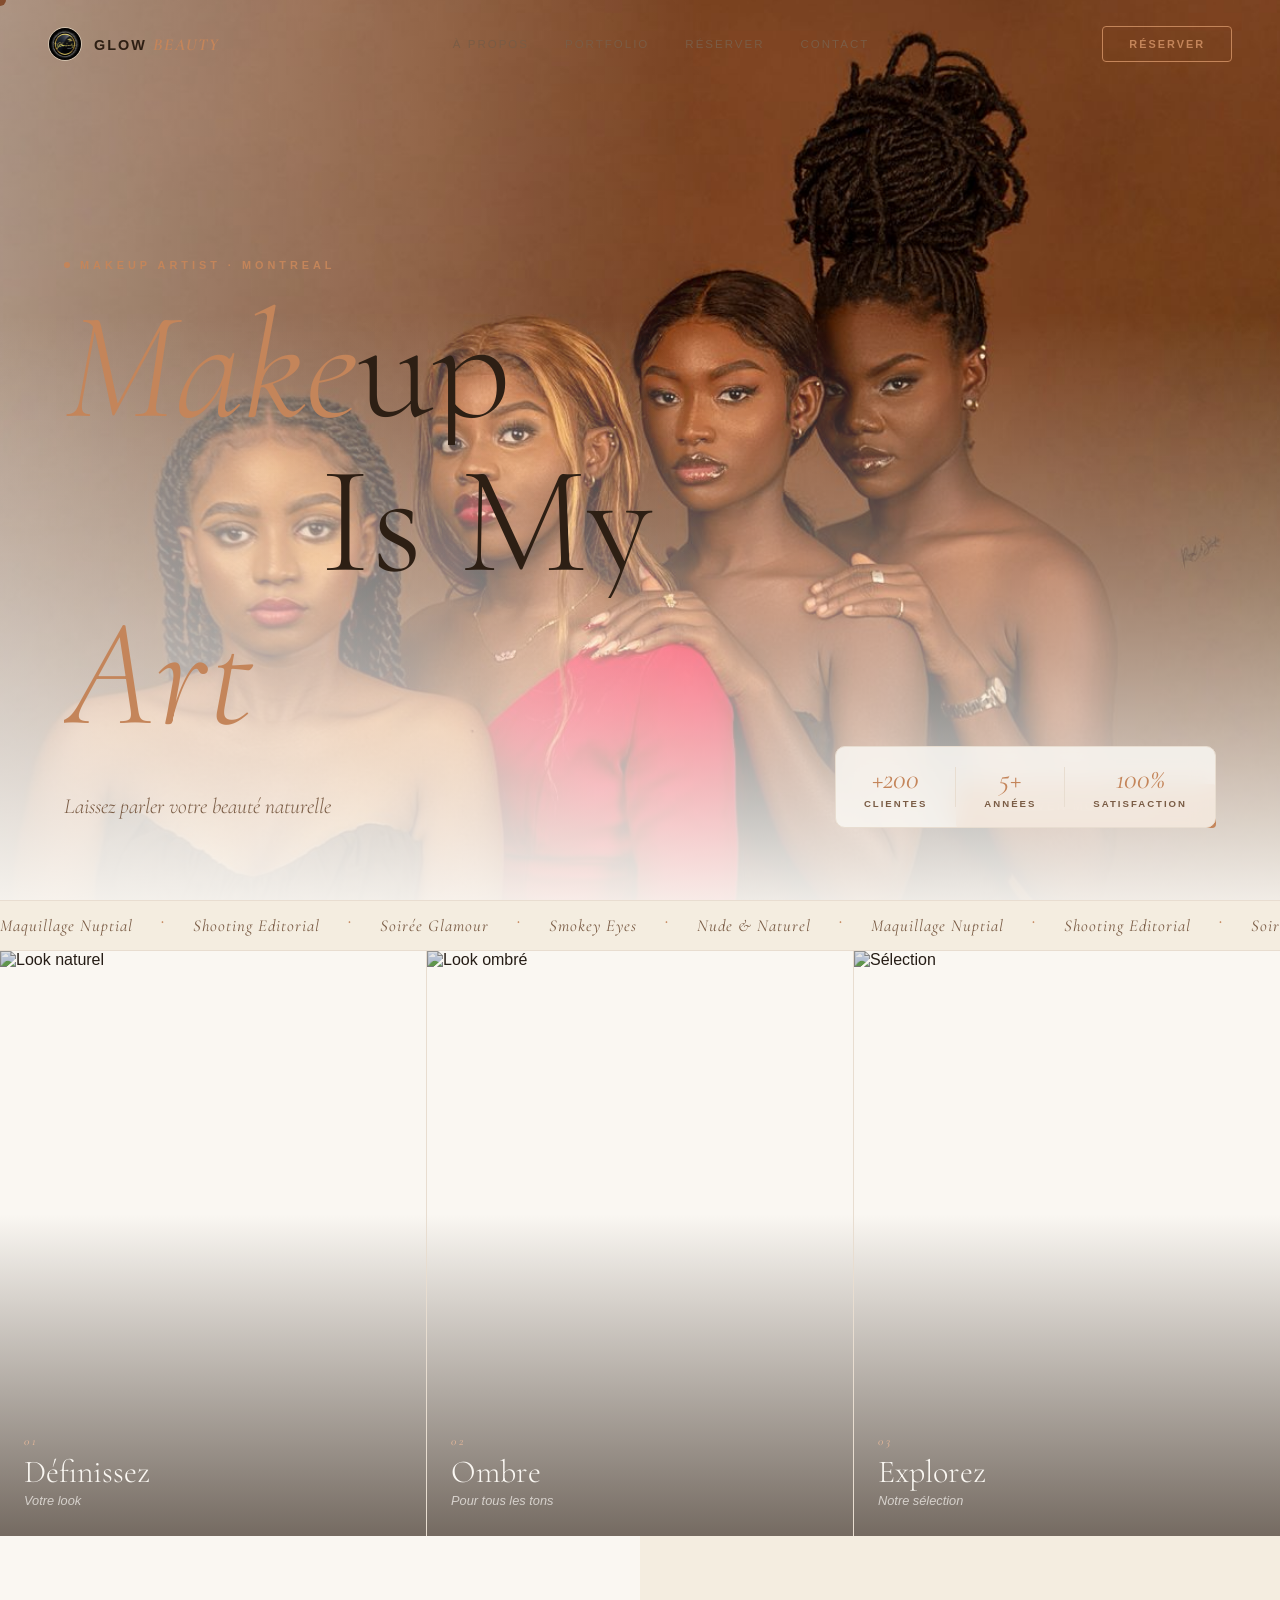
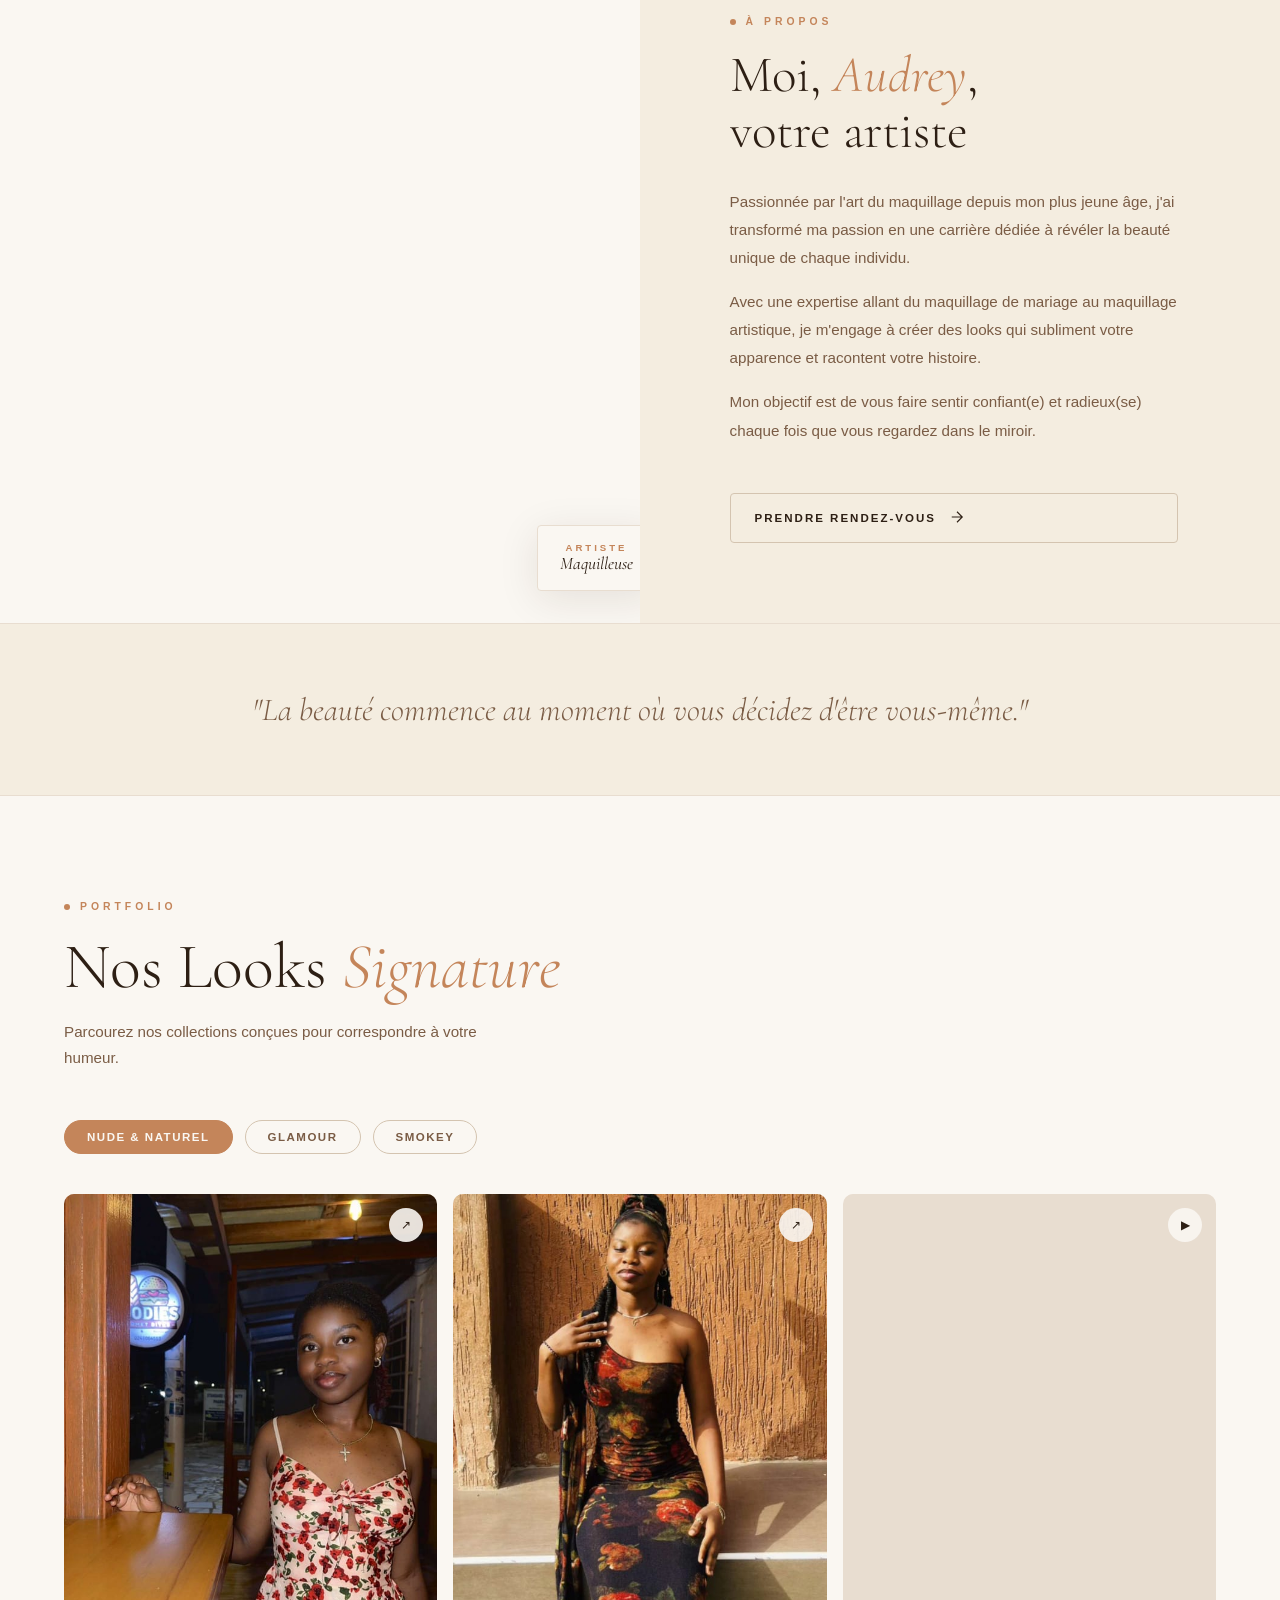
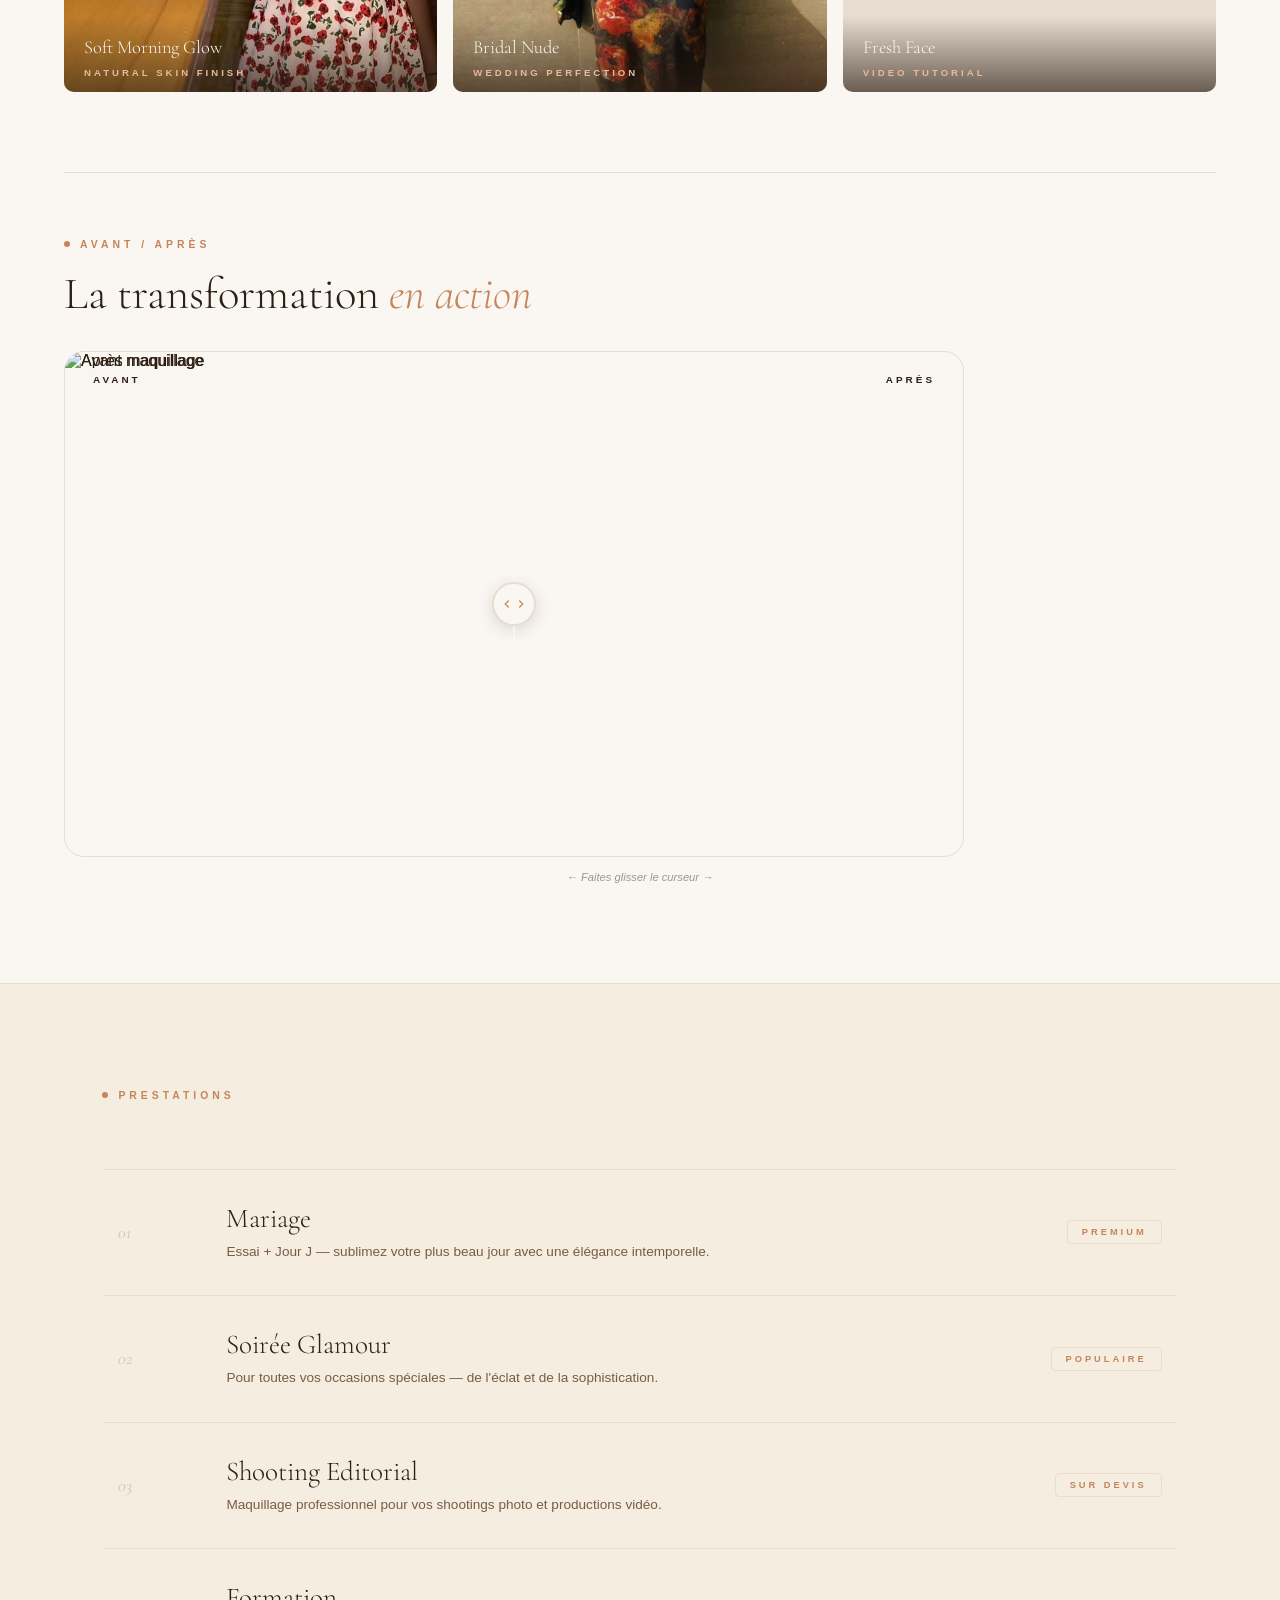
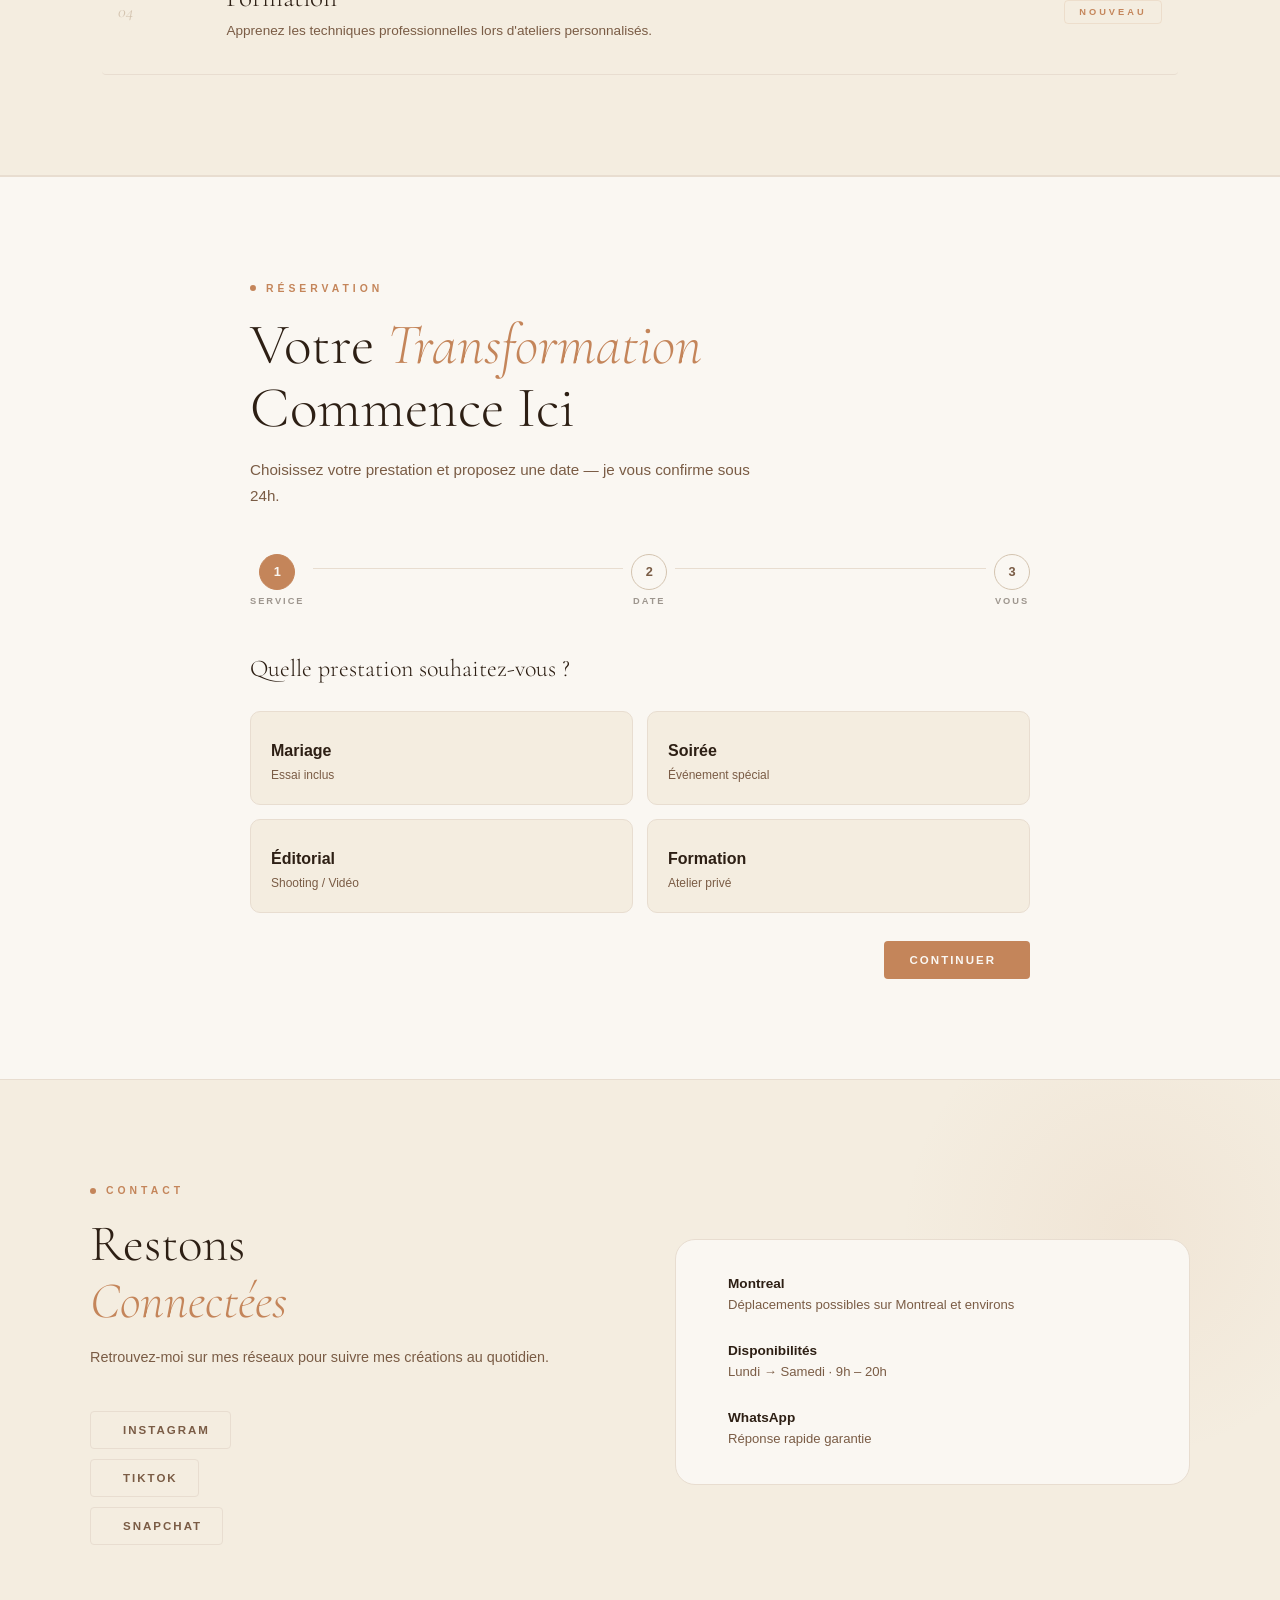
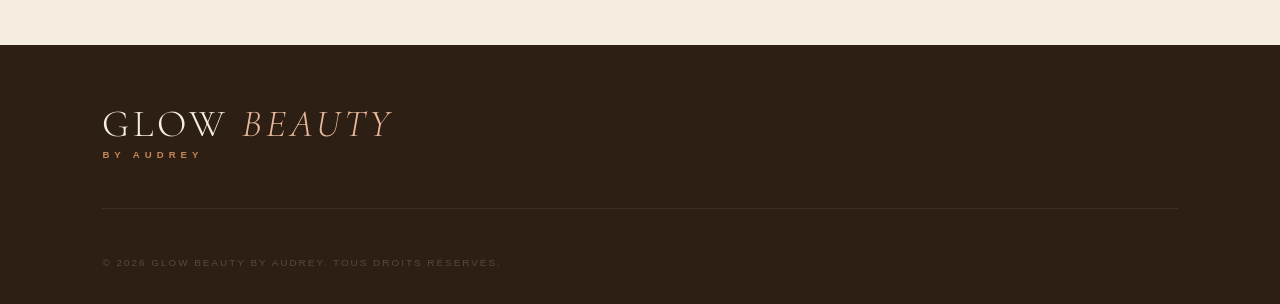
==== index.html @ 31c6b4e9 "first" ====
<!doctype html>
<html lang="fr">
<head>
  <meta charset="UTF-8" />
  <meta name="viewport" content="width=device-width, initial-scale=1.0" />
  <title>Glow Beauty — Audrey, Makeup Artist</title>
  <link rel="stylesheet" href="style.css" />
  <link href="https://api.fontshare.com/v2/css?f[]=cabinet-grotesk@100,300,400,500,700,800,900&display=swap" rel="stylesheet">
  <link href="https://fonts.googleapis.com/css2?family=Cormorant+Garamond:ital,wght@0,300;0,400;1,300;1,400;1,600&display=swap" rel="stylesheet" />
  <link href="https://cdn.jsdelivr.net/npm/remixicon@3.5.0/fonts/remixicon.css" rel="stylesheet">
  <script src="https://cdnjs.cloudflare.com/ajax/libs/gsap/3.12.2/gsap.min.js" defer></script>
  <script src="https://cdnjs.cloudflare.com/ajax/libs/gsap/3.12.2/ScrollTrigger.min.js" defer></script>
</head>
<body>

  <!-- CURSOR (desktop only — hidden via CSS on touch) -->
  <div class="cursor" id="cursor"><div class="cursor-inner"></div></div>

  <!-- LOADER -->
  <div class="loader" id="loader">
    <div class="loader-progress"><div class="loader-bar" id="loader-bar"></div></div>
    <div class="loader-counter" id="loader-counter">0</div>
    <div class="loader-brand">
      <span class="loader-brand-main">GLOW</span>
      <span class="loader-brand-sub">BEAUTY</span>
    </div>
  </div>

  <!-- NAV -->
  <nav id="nav">
    <a href="#" class="nav-logo">
      <div class="nav-logo-orb">
        <img src="static/logo.jpeg" alt="Logo Glow Beauty" />
      </div>
      <span>Glow <em>Beauty</em></span>
    </a>
    <div class="nav-links">
      <a href="#apropos">À propos</a>
      <a href="#showcase">Portfolio</a>
      <a href="#booking">Réserver</a>
      <a href="#contact">Contact</a>
    </div>
    <a href="#booking" class="nav-cta">Réserver</a>
  </nav>

  <!-- HERO -->
  <section class="hero" id="hero">
    <div class="hero-bg">
      <img src="static/4ever.jpeg" alt="Audrey Makeup Artist" class="hero-img" id="hero-img" />
      <div class="hero-gradient"></div>
    </div>
    <div class="hero-content">
      <div class="hero-label">
        <span class="dot"></span>
        <span>Makeup Artist · Montreal</span>
      </div>
      <h1 class="hero-title">
        <span class="title-line" data-line="1"><em>Make</em>up</span>
        <span class="title-line title-line--right" data-line="2">Is My</span>
        <span class="title-line" data-line="3"><em>Art</em></span>
      </h1>
      <div class="hero-bottom">
        <p class="hero-tagline">Laissez parler votre beauté naturelle</p>
        <a href="#booking" class="hero-cta-btn">
          <span>Réserver mon essai</span>
          <svg viewBox="0 0 24 24" fill="none" stroke="currentColor" stroke-width="1.5"><path d="M5 12h14M12 5l7 7-7 7"/></svg>
        </a>
      </div>
    </div>
    <div class="hero-stats">
      <div class="stat"><span class="stat-num">+200</span><span class="stat-label">Clientes</span></div>
      <div class="stat-divider"></div>
      <div class="stat"><span class="stat-num">5+</span><span class="stat-label">Années</span></div>
      <div class="stat-divider"></div>
      <div class="stat"><span class="stat-num">100%</span><span class="stat-label">Satisfaction</span></div>
    </div>
  </section>

  <!-- MARQUEE STRIP -->
  <div class="marquee-strip" aria-hidden="true">
    <div class="marquee-track">
      <span>Maquillage Nuptial</span><span class="sep">◆</span>
      <span>Shooting Editorial</span><span class="sep">◆</span>
      <span>Soirée Glamour</span><span class="sep">◆</span>
      <span>Smokey Eyes</span><span class="sep">◆</span>
      <span>Nude &amp; Naturel</span><span class="sep">◆</span>
      <span>Maquillage Nuptial</span><span class="sep">◆</span>
      <span>Shooting Editorial</span><span class="sep">◆</span>
      <span>Soirée Glamour</span><span class="sep">◆</span>
      <span>Smokey Eyes</span><span class="sep">◆</span>
      <span>Nude &amp; Naturel</span><span class="sep">◆</span>
    </div>
  </div>

  <!-- PANELS -->
  <section class="panels-section">
    <div class="panel" data-index="01">
      <div class="panel-media">
        <img src="https://images.unsplash.com/photo-1512496015851-a90fb38ba796?ixlib=rb-1.2.1&auto=format&fit=crop&w=800&q=80" alt="Look naturel" loading="lazy" />
      </div>
      <div class="panel-content"><span class="panel-num">01</span><h2>Définissez</h2><p>Votre look</p></div>
    </div>
    <div class="panel" data-index="02">
      <div class="panel-media">
        <img src="https://images.unsplash.com/photo-1487412720507-e7ab37603c6f?ixlib=rb-1.2.1&auto=format&fit=crop&w=800&q=80" alt="Look ombré" loading="lazy" />
      </div>
      <div class="panel-content"><span class="panel-num">02</span><h2>Ombre</h2><p>Pour tous les tons</p></div>
    </div>
    <div class="panel" data-index="03">
      <div class="panel-media">
        <img src="https://images.unsplash.com/photo-1516975080664-ed2fc6a32937?ixlib=rb-1.2.1&auto=format&fit=crop&w=800&q=80" alt="Sélection" loading="lazy" />
      </div>
      <div class="panel-content"><span class="panel-num">03</span><h2>Explorez</h2><p>Notre sélection</p></div>
    </div>
  </section>

  <!-- ABOUT -->
  <section class="about-section" id="apropos">
    <div class="about-left">
      <div class="about-img-wrapper">
        <div class="about-img-frame">
          <video src="static/apropos.mp4" autoplay muted loop playsinline class="about-video"></video>
        </div>
        <div class="about-img-badge"><span>Artiste</span><em>Maquilleuse</em></div>
      </div>
    </div>
    <div class="about-right">
      <div class="about-label"><span class="dot"></span><span>À propos</span></div>
      <h2 class="about-title">Moi, <em>Audrey</em>,<br />votre artiste</h2>
      <div class="about-body">
        <p>Passionnée par l'art du maquillage depuis mon plus jeune âge, j'ai transformé ma passion en une carrière dédiée à révéler la beauté unique de chaque individu.</p>
        <p>Avec une expertise allant du maquillage de mariage au maquillage artistique, je m'engage à créer des looks qui subliment votre apparence et racontent votre histoire.</p>
        <p>Mon objectif est de vous faire sentir confiant(e) et radieux(se) chaque fois que vous regardez dans le miroir.</p>
      </div>
      <a href="#booking" class="btn-outline">
        <span>Prendre rendez-vous</span>
        <div class="btn-arrow">
          <svg viewBox="0 0 24 24" fill="none" stroke="currentColor" stroke-width="1.5"><path d="M5 12h14M12 5l7 7-7 7"/></svg>
        </div>
      </a>
    </div>
  </section>

  <!-- QUOTE DIVIDER -->
  <div class="quote-divider">
    <blockquote><em>"La beauté commence au moment où vous décidez d'être vous-même."</em></blockquote>
  </div>

  <!-- SHOWCASE / PORTFOLIO -->
  <section class="showcase-section" id="showcase">
    <div class="showcase-header">
      <div class="showcase-label"><span class="dot"></span><span>Portfolio</span></div>
      <h2 class="showcase-title">Nos Looks <em>Signature</em></h2>
      <p class="showcase-sub">Parcourez nos collections conçues pour correspondre à votre humeur.</p>
    </div>

    <div class="filter-tabs">
      <button class="tab-btn active" data-category="nude">Nude &amp; Naturel</button>
      <button class="tab-btn" data-category="glamour">Glamour</button>
      <button class="tab-btn" data-category="smokey">Smokey</button>
    </div>

    <div class="portfolio-grid" id="portfolio-grid"></div>

    <!-- AVANT / APRÈS SLIDER -->
    <div class="before-after-wrapper">
      <div class="before-after-label"><span class="dot"></span><span>Avant / Après</span></div>
      <h3 class="before-after-title">La transformation <em>en action</em></h3>
      <div class="ba-slider-container" id="ba-slider">
        <div class="ba-after">
          <img src="https://images.unsplash.com/photo-1487412720507-e7ab37603c6f?ixlib=rb-1.2.1&auto=format&fit=crop&w=900&q=80" alt="Après maquillage" />
          <span class="ba-label ba-label--right">Après</span>
        </div>
        <div class="ba-before" id="ba-before">
          <img src="https://images.unsplash.com/photo-1512496015851-a90fb38ba796?ixlib=rb-1.2.1&auto=format&fit=crop&w=900&q=80" alt="Avant maquillage" />
          <span class="ba-label ba-label--left">Avant</span>
        </div>
        <div class="ba-handle" id="ba-handle">
          <div class="ba-handle-line"></div>
          <div class="ba-handle-circle">
            <svg viewBox="0 0 24 24" fill="none" stroke="currentColor" stroke-width="2"><path d="M15 18l-6-6 6-6"/></svg>
            <svg viewBox="0 0 24 24" fill="none" stroke="currentColor" stroke-width="2"><path d="M9 18l6-6-6-6"/></svg>
          </div>
          <div class="ba-handle-line"></div>
        </div>
      </div>
      <p class="ba-hint">← Faites glisser le curseur →</p>
    </div>
  </section>

  <!-- SERVICES -->
  <section class="services-section">
    <div class="services-label"><span class="dot"></span><span>Prestations</span></div>
    <div class="services-list">
      <div class="service-item">
        <span class="service-num">01</span>
        <div class="service-body"><h3>Mariage</h3><p>Essai + Jour J — sublimez votre plus beau jour avec une élégance intemporelle.</p></div>
        <span class="service-tag">Premium</span>
      </div>
      <div class="service-item">
        <span class="service-num">02</span>
        <div class="service-body"><h3>Soirée Glamour</h3><p>Pour toutes vos occasions spéciales — de l'éclat et de la sophistication.</p></div>
        <span class="service-tag">Populaire</span>
      </div>
      <div class="service-item">
        <span class="service-num">03</span>
        <div class="service-body"><h3>Shooting Editorial</h3><p>Maquillage professionnel pour vos shootings photo et productions vidéo.</p></div>
        <span class="service-tag">Sur devis</span>
      </div>
      <div class="service-item">
        <span class="service-num">04</span>
        <div class="service-body"><h3>Formation</h3><p>Apprenez les techniques professionnelles lors d'ateliers personnalisés.</p></div>
        <span class="service-tag">Nouveau</span>
      </div>
    </div>
  </section>

  <!-- ===== BOOKING SECTION ===== -->
  <section class="booking-section" id="booking">
    <div class="booking-inner">
      <div class="booking-header">
        <div class="about-label"><span class="dot"></span><span>Réservation</span></div>
        <h2 class="booking-title">Votre <em>Transformation</em><br />Commence Ici</h2>
        <p class="booking-sub">Choisissez votre prestation et proposez une date — je vous confirme sous 24h.</p>
      </div>

      <!-- STEP INDICATORS -->
      <div class="booking-steps">
        <div class="step-dot active" data-step="1"><span>1</span><em>Service</em></div>
        <div class="step-line"></div>
        <div class="step-dot" data-step="2"><span>2</span><em>Date</em></div>
        <div class="step-line"></div>
        <div class="step-dot" data-step="3"><span>3</span><em>Vous</em></div>
      </div>

      <form class="booking-form" id="booking-form" novalidate>

        <!-- STEP 1 — SERVICE -->
        <div class="booking-step" data-panel="1">
          <h3>Quelle prestation souhaitez-vous ?</h3>
          <div class="service-cards">
            <label class="service-card">
              <input type="radio" name="service" value="Mariage" required />
              <div class="service-card-inner">
                <i class="ri-heart-line"></i>
                <strong>Mariage</strong>
                <span>Essai inclus</span>
              </div>
            </label>
            <label class="service-card">
              <input type="radio" name="service" value="Soirée" />
              <div class="service-card-inner">
                <i class="ri-star-line"></i>
                <strong>Soirée</strong>
                <span>Événement spécial</span>
              </div>
            </label>
            <label class="service-card">
              <input type="radio" name="service" value="Editorial" />
              <div class="service-card-inner">
                <i class="ri-camera-line"></i>
                <strong>Éditorial</strong>
                <span>Shooting / Vidéo</span>
              </div>
            </label>
            <label class="service-card">
              <input type="radio" name="service" value="Formation" />
              <div class="service-card-inner">
                <i class="ri-book-open-line"></i>
                <strong>Formation</strong>
                <span>Atelier privé</span>
              </div>
            </label>
          </div>
          <button type="button" class="booking-next" id="step1-next">Continuer <i class="ri-arrow-right-line"></i></button>
        </div>

        <!-- STEP 2 — DATE -->
        <div class="booking-step hidden" data-panel="2">
          <h3>Quand seriez-vous disponible ?</h3>

          <!-- Calendly embed zone — swap with real link -->
          <div class="calendly-zone">
            <div class="calendly-placeholder" id="calendly-placeholder">
              <i class="ri-calendar-2-line"></i>
              <p>Intégrez ici votre lien <strong>Calendly</strong> ou <strong>Cal.com</strong></p>
              <code>https://calendly.com/audrey-glowbeauty</code>
              <small>Remplacez l'URL dans le script puis décommentez le widget.</small>
            </div>
            <!-- Décommentez ci-dessous une fois votre compte Calendly créé :
            <div class="calendly-inline-widget"
                 data-url="https://calendly.com/audrey-glowbeauty?hide_landing_page_details=1&hide_gdpr_banner=1&primary_color=c4855a"
                 style="min-width:280px;height:630px;"></div>
            <script type="text/javascript" src="https://assets.calendly.com/assets/external/widget.js" async></script>
            -->
          </div>

          <!-- Fallback date input if no Calendly yet -->
          <div class="date-fallback" id="date-fallback">
            <div class="form-field">
              <label>Date souhaitée</label>
              <input type="date" name="date" id="booking-date" min="" />
            </div>
            <div class="form-field">
              <label>Créneau préféré</label>
              <select name="slot">
                <option value="">Choisir un créneau</option>
                <option>Matin (9h – 12h)</option>
                <option>Après-midi (13h – 17h)</option>
                <option>Soir (17h – 20h)</option>
              </select>
            </div>
          </div>

          <div class="step-nav">
            <button type="button" class="booking-back" id="step2-back"><i class="ri-arrow-left-line"></i> Retour</button>
            <button type="button" class="booking-next" id="step2-next">Continuer <i class="ri-arrow-right-line"></i></button>
          </div>
        </div>

        <!-- STEP 3 — COORDONNÉES -->
        <div class="booking-step hidden" data-panel="3">
          <h3>Vos coordonnées</h3>
          <div class="form-grid">
            <div class="form-field">
              <label>Prénom &amp; Nom</label>
              <input type="text" name="name" placeholder="Fatima El Fassi" required />
            </div>
            <div class="form-field">
              <label>Téléphone (WhatsApp de préférence)</label>
              <input type="tel" name="phone" placeholder="+212 6XX XXX XXX" required />
            </div>
            <div class="form-field full">
              <label>Email</label>
              <input type="email" name="email" placeholder="fatima@exemple.com" required />
            </div>
            <div class="form-field full">
              <label>Message (optionnel)</label>
              <textarea name="message" rows="3" placeholder="Détails sur votre look, inspiration…"></textarea>
            </div>
          </div>
          <div class="step-nav">
            <button type="button" class="booking-back" id="step3-back"><i class="ri-arrow-left-line"></i> Retour</button>
            <button type="submit" class="submit-btn">
              <span>Envoyer ma demande</span>
              <div class="submit-icon">
                <svg viewBox="0 0 24 24" fill="none" stroke="currentColor" stroke-width="1.5"><path d="M5 12h14M12 5l7 7-7 7"/></svg>
              </div>
            </button>
          </div>
        </div>

        <!-- SUCCESS -->
        <div class="booking-success hidden" id="booking-success">
          <div class="success-icon"><i class="ri-check-line"></i></div>
          <h3>Demande envoyée !</h3>
          <p>Audrey vous recontacte sous 24h pour confirmer votre rendez-vous. À très bientôt ✨</p>
        </div>

      </form>
    </div>
  </section>

  <!-- CONTACT INFO + SOCIALS -->
  <section class="contact-section" id="contact">
    <div class="contact-glow"></div>
    <div class="contact-wrapper">
      <div class="contact-left">
        <div class="contact-label"><span class="dot"></span><span>Contact</span></div>
        <h2 class="contact-title">Restons<br /><em>Connectées</em></h2>
        <p class="contact-sub">Retrouvez-moi sur mes réseaux pour suivre mes créations au quotidien.</p>
        <div class="contact-socials">
          <a href="https://www.instagram.com/p_audrey01?igsh=MWs2dDE4ODFzNWNlNg==" target="_blank" rel="noopener" class="social-pill">
            <i class="ri-instagram-line"></i> Instagram
          </a>
          <a href="https://www.tiktok.com/@p_audrey01?_r=1&_t=ZS-93l1cmIBK8D" target="_blank" rel="noopener" class="social-pill">
            <i class="ri-tiktok-fill"></i> TikTok
          </a>
          <a href="https://www.snapchat.com/add/p_audrey01" target="_blank" rel="noopener" class="social-pill">
            <i class="ri-snapchat-line"></i> Snapchat
          </a>
        </div>
      </div>
      <div class="contact-right">
        <div class="contact-info-card">
          <div class="info-row"><i class="ri-map-pin-line"></i><div><strong>Montreal</strong><span>Déplacements possibles sur Montreal et environs</span></div></div>
          <div class="info-row"><i class="ri-time-line"></i><div><strong>Disponibilités</strong><span>Lundi → Samedi · 9h – 20h</span></div></div>
          <div class="info-row"><i class="ri-whatsapp-line"></i><div><strong>WhatsApp</strong><span>Réponse rapide garantie</span></div></div>
        </div>
      </div>
    </div>
  </section>

  <!-- FOOTER -->
  <footer class="footer">
    <div class="footer-top">
      <div class="footer-brand">
        <h2>GLOW <em>BEAUTY</em></h2>
        <span>by Audrey</span>
      </div>
      <!--<nav class="footer-nav">
        <a href="#apropos">À propos</a>
        <a href="#showcase">Portfolio</a>
        <a href="#booking">Réserver</a>
        <a href="#contact">Contact</a>
      </nav>-->
    </div>
    <div class="footer-bottom">
      <p>© 2026 Glow Beauty by Audrey. Tous droits réservés.</p>
      <div class="footer-socials">
        <a href="https://www.instagram.com/p_audrey01?igsh=MWs2dDE4ODFzNWNlNg==" target="_blank" rel="noopener"><i class="ri-instagram-line"></i></a>
        <a href="https://www.tiktok.com/@p_audrey01" target="_blank" rel="noopener"><i class="ri-tiktok-fill"></i></a>
        <a href="https://www.snapchat.com/add/p_audrey01" target="_blank" rel="noopener"><i class="ri-snapchat-line"></i></a>
      </div>
    </div>
  </footer>

  <!-- STICKY MOBILE CTA -->
  <div class="sticky-cta" id="sticky-cta" aria-hidden="true">
    <a href="#booking" class="sticky-cta-btn">
      <i class="ri-calendar-check-line"></i>
      <span>Réserver mon essai</span>
    </a>
  </div>

  <script src="script.js"></script>
</body>
</html>
---- style.css ----
/* =====================================================
   GLOW BEAUTY — CSS REFONTE NUDE & ORGANIQUE
   Direction : Lumineux · Sable · Cosmétique · CRO
   ===================================================== */

:root {
  /* ── PALETTE NUDE & ORGANIQUE ── */
  --ivory: #faf7f2;
  /* bg principal */
  --ivory-warm: #f4ede0;
  /* surfaces légèrement teintées */
  --sand: #e8ddd0;
  /* bordures, séparateurs */
  --sand-mid: #d4c4b0;
  /* bordures accentuées */
  --terracotta: #c4855a;
  /* accent principal (CTA, dots) */
  --terra-light: #e8b99a;
  /* accent hover, glows */
  --terra-dim: rgba(196, 133, 90, 0.15);
  --brown-dark: #2d1f14;
  /* texte principal */
  --brown-mid: #7a5c45;
  /* texte secondaire */
  --brown-muted: rgba(45, 31, 20, 0.45);

  --font-display: 'Cabinet Grotesk', sans-serif;
  --font-serif: 'Cormorant Garamond', serif;

  --ease-out: cubic-bezier(0.16, 1, 0.3, 1);
  --ease-inout: cubic-bezier(0.87, 0, 0.13, 1);

  --radius-sm: 4px;
  --radius-md: 10px;
  --radius-lg: 20px;
}

/* ─── RESET ─────────────────────────────────────── */
*,
*::before,
*::after {
  margin: 0;
  padding: 0;
  box-sizing: border-box;
}

html {
  scroll-behavior: smooth;
}

body {
  background: var(--ivory);
  color: var(--brown-dark);
  font-family: var(--font-display);
  overflow-x: hidden;
  -webkit-font-smoothing: antialiased;
}

a {
  text-decoration: none;
  color: inherit;
}

button {
  background: none;
  border: none;
  font-family: inherit;
  cursor: pointer;
}

img,
video {
  display: block;
  max-width: 100%;
}

/* ─── CUSTOM CURSOR (desktop only) ──────────────── */
@media (pointer: fine) {

  *,
  button {
    cursor: none;
  }

  .cursor {
    position: fixed;
    top: 0;
    left: 0;
    z-index: 9998;
    pointer-events: none;
    mix-blend-mode: multiply;
    will-change: transform;
  }

  .cursor-inner {
    width: 12px;
    height: 12px;
    background: var(--terracotta);
    border-radius: 50%;
    transform: translate(-50%, -50%);
    transition: width 0.3s var(--ease-out), height 0.3s var(--ease-out), opacity 0.3s;
  }

  .cursor.expanded .cursor-inner {
    width: 56px;
    height: 56px;
    background: var(--terra-dim);
    border: 1.5px solid var(--terracotta);
  }
}

@media (pointer: coarse) {
  .cursor {
    display: none;
  }
}

/* ─── LOADER ─────────────────────────────────────── */
.loader {
  position: fixed;
  inset: 0;
  z-index: 9997;
  background: var(--ivory-warm);
  display: flex;
  flex-direction: column;
  align-items: center;
  justify-content: center;
  transition: opacity 0.7s var(--ease-inout), visibility 0.7s;
}

.loader.hidden {
  opacity: 0;
  visibility: hidden;
  pointer-events: none;
}

.loader-progress {
  position: absolute;
  bottom: 0;
  left: 0;
  width: 100%;
  height: 2px;
  background: var(--sand);
}

.loader-bar {
  height: 100%;
  background: linear-gradient(90deg, var(--terracotta), var(--terra-light));
  width: 0%;
  transition: width 0.05s linear;
}

.loader-counter {
  position: absolute;
  bottom: 28px;
  right: 36px;
  font-family: var(--font-serif);
  font-size: 4.5rem;
  font-style: italic;
  color: var(--sand-mid);
  line-height: 1;
}

.loader-brand {
  display: flex;
  flex-direction: column;
  align-items: center;
  gap: 4px;
}

.loader-brand-main {
  font-family: var(--font-serif);
  font-size: 4.5rem;
  font-style: italic;
  color: var(--brown-dark);
  letter-spacing: 8px;
  line-height: 1;
}

.loader-brand-sub {
  font-family: var(--font-display);
  font-size: 0.65rem;
  font-weight: 700;
  letter-spacing: 12px;
  color: var(--terracotta);
  text-transform: uppercase;
}

/* ─── HELPERS ────────────────────────────────────── */
.dot {
  display: inline-block;
  width: 6px;
  height: 6px;
  border-radius: 50%;
  background: var(--terracotta);
}

.about-label,
.showcase-label,
.contact-label,
.services-label,
.booking-header .about-label,
.before-after-label {
  display: inline-flex;
  align-items: center;
  gap: 10px;
  font-size: 0.65rem;
  font-weight: 700;
  letter-spacing: 4px;
  text-transform: uppercase;
  color: var(--terracotta);
  margin-bottom: 20px;
}

/* ─── NAV ────────────────────────────────────────── */
nav {
  position: fixed;
  top: 0;
  left: 0;
  width: 100%;
  z-index: 500;
  display: flex;
  align-items: center;
  justify-content: space-between;
  padding: 26px 48px;
  transition: padding 0.4s var(--ease-out), background 0.4s, box-shadow 0.4s;
}

nav.scrolled {
  padding: 16px 48px;
  background: rgba(250, 247, 242, 0.9);
  backdrop-filter: blur(16px);
  box-shadow: 0 1px 0 var(--sand);
}

.nav-logo {
  display: flex;
  align-items: center;
  gap: 12px;
  font-family: var(--font-display);
  font-weight: 700;
  font-size: 0.9rem;
  letter-spacing: 2px;
  text-transform: uppercase;
  color: var(--brown-dark);
}

.nav-logo em {
  font-style: italic;
  font-family: var(--font-serif);
  font-size: 1.05rem;
  color: var(--terracotta);
}

.nav-logo-orb {
  width: 34px;
  height: 34px;
  border-radius: 50%;
  overflow: hidden;
  border: 1.5px solid var(--sand-mid);
  flex-shrink: 0;
}

.nav-logo-orb img {
  width: 100%;
  height: 100%;
  object-fit: cover;
}

.nav-links {
  display: flex;
  gap: 36px;
}

.nav-links a {
  font-size: 0.72rem;
  font-weight: 500;
  letter-spacing: 2px;
  text-transform: uppercase;
  color: var(--brown-mid);
  position: relative;
  transition: color 0.3s;
}

.nav-links a::after {
  content: '';
  position: absolute;
  bottom: -4px;
  left: 0;
  width: 0;
  height: 1px;
  background: var(--terracotta);
  transition: width 0.4s var(--ease-out);
}

.nav-links a:hover {
  color: var(--brown-dark);
}

.nav-links a:hover::after {
  width: 100%;
}

.nav-cta {
  padding: 11px 26px;
  border: 1.5px solid var(--terracotta);
  color: var(--terracotta);
  font-family: var(--font-display);
  font-size: 0.68rem;
  font-weight: 700;
  letter-spacing: 2px;
  text-transform: uppercase;
  border-radius: var(--radius-sm);
  transition: background 0.3s, color 0.3s;
  display: inline-block;
}

.nav-cta:hover {
  background: var(--terracotta);
  color: var(--ivory);
}

/* ─── HERO ───────────────────────────────────────── */
.hero {
  position: relative;
  width: 100%;
  height: 100svh;
  min-height: 640px;
  overflow: hidden;
  display: flex;
  align-items: flex-end;
}

.hero-bg {
  position: absolute;
  inset: 0;
  z-index: 0;
}

.hero-img {
  width: 100%;
  height: 100%;
  object-fit: cover;
  object-position: center top;
  transform-origin: center;
}

.hero-gradient {
  position: absolute;
  inset: 0;
  background:
    linear-gradient(to top, rgba(250, 247, 242, 0.95) 0%, rgba(250, 247, 242, 0.4) 35%, transparent 65%),
    linear-gradient(to right, rgba(250, 247, 242, 0.5) 0%, transparent 55%);
}

.hero-content {
  position: relative;
  z-index: 2;
  padding: 0 5vw 8vh;
  width: 100%;
}

.hero-label {
  display: inline-flex;
  align-items: center;
  gap: 10px;
  font-size: 0.68rem;
  font-weight: 600;
  letter-spacing: 4px;
  text-transform: uppercase;
  color: var(--terracotta);
  margin-bottom: 20px;
}

.hero-title {
  font-family: var(--font-serif);
  font-size: clamp(5rem, 12vw, 13rem);
  font-weight: 300;
  line-height: 0.88;
  color: var(--brown-dark);
  overflow: hidden;
}

.title-line {
  display: block;
  overflow: hidden;
  line-height: 1;
}

.title-line em {
  font-style: italic;
  color: var(--terracotta);
}

.title-line--right {
  padding-left: 20vw;
}

.hero-bottom {
  display: flex;
  align-items: center;
  justify-content: space-between;
  margin-top: 32px;
  flex-wrap: wrap;
  gap: 16px;
}

.hero-tagline {
  font-family: var(--font-serif);
  font-style: italic;
  font-size: clamp(1rem, 2.2vw, 1.35rem);
  color: var(--brown-mid);
  font-weight: 300;
}

.hero-cta-btn {
  display: inline-flex;
  align-items: center;
  gap: 12px;
  padding: 14px 30px;
  background: var(--terracotta);
  color: var(--ivory);
  font-family: var(--font-display);
  font-size: 0.75rem;
  font-weight: 700;
  letter-spacing: 2px;
  text-transform: uppercase;
  border-radius: var(--radius-sm);
  transition: background 0.3s, transform 0.3s;
}

.hero-cta-btn svg {
  width: 16px;
}

.hero-cta-btn:hover {
  background: #b3744b;
  transform: translateY(-2px);
}

.hero-stats {
  position: absolute;
  right: 5vw;
  bottom: 8vh;
  z-index: 3;
  display: flex;
  align-items: center;
  gap: 28px;
  background: rgba(250, 247, 242, 0.85);
  backdrop-filter: blur(12px);
  border: 1px solid var(--sand);
  border-radius: var(--radius-md);
  padding: 18px 28px;
}

.stat {
  text-align: center;
}

.stat-num {
  display: block;
  font-family: var(--font-serif);
  font-style: italic;
  font-size: 1.8rem;
  color: var(--terracotta);
  line-height: 1;
}

.stat-label {
  display: block;
  font-size: 0.6rem;
  font-weight: 700;
  letter-spacing: 2px;
  text-transform: uppercase;
  color: var(--brown-mid);
  margin-top: 4px;
}

.stat-divider {
  width: 1px;
  height: 40px;
  background: var(--sand);
}

/* ─── MARQUEE ────────────────────────────────────── */
.marquee-strip {
  background: var(--ivory-warm);
  border-top: 1px solid var(--sand);
  border-bottom: 1px solid var(--sand);
  padding: 14px 0;
  overflow: hidden;
  white-space: nowrap;
}

.marquee-track {
  display: inline-flex;
  gap: 28px;
  animation: marquee 28s linear infinite;
}

.marquee-track span {
  font-family: var(--font-serif);
  font-style: italic;
  font-size: 1.05rem;
  color: var(--brown-mid);
  letter-spacing: 1px;
}

.marquee-track .sep {
  color: var(--terracotta);
  font-style: normal;
  font-size: 0.6rem;
}

@keyframes marquee {
  from {
    transform: translateX(0);
  }

  to {
    transform: translateX(-50%);
  }
}

/* ─── PANELS ─────────────────────────────────────── */
.panels-section {
  display: flex;
  height: 65vh;
  min-height: 420px;
  overflow: hidden;
}

.panel {
  flex: 1;
  position: relative;
  overflow: hidden;
  border-right: 1px solid var(--sand);
  transition: flex 0.6s var(--ease-out);
}

.panel:last-child {
  border-right: none;
}

.panel:hover {
  flex: 1.8;
}

.panel-media {
  position: absolute;
  inset: 0;
}

.panel-media img {
  width: 100%;
  height: 100%;
  object-fit: cover;
  filter: saturate(0.7) brightness(0.9);
  transition: filter 0.5s, transform 0.6s var(--ease-out);
}

.panel:hover .panel-media img {
  filter: saturate(1) brightness(1);
  transform: scale(1.04);
}

.panel::after {
  content: '';
  position: absolute;
  inset: 0;
  background: linear-gradient(to top, rgba(45, 31, 20, 0.65) 0%, transparent 55%);
}

.panel-content {
  position: absolute;
  bottom: 28px;
  left: 24px;
  z-index: 2;
  color: var(--ivory);
}

.panel-num {
  font-family: var(--font-serif);
  font-style: italic;
  font-size: 0.75rem;
  color: var(--terra-light);
  letter-spacing: 3px;
  display: block;
  margin-bottom: 6px;
}

.panel-content h2 {
  font-family: var(--font-serif);
  font-size: 2rem;
  font-weight: 300;
  line-height: 1.1;
}

.panel-content p {
  font-size: 0.8rem;
  color: rgba(250, 247, 242, 0.7);
  margin-top: 4px;
  font-style: italic;
}

/* ─── ABOUT ──────────────────────────────────────── */
.about-section {
  display: grid;
  grid-template-columns: 1fr 1fr;
  gap: 0;
  min-height: 680px;
  background: var(--ivory);
}

.about-left {
  position: relative;
  overflow: hidden;
}

.about-img-wrapper {
  position: relative;
  width: 100%;
  height: 100%;
  min-height: 560px;
}

.about-img-frame {
  position: absolute;
  inset: 0;
  overflow: hidden;
}

.about-video {
  width: 100%;
  height: 100%;
  object-fit: cover;
}

.about-img-badge {
  position: absolute;
  bottom: 32px;
  right: -16px;
  z-index: 3;
  background: var(--ivory);
  border: 1px solid var(--sand);
  padding: 16px 22px;
  border-radius: var(--radius-sm);
  box-shadow: 0 8px 40px rgba(45, 31, 20, 0.1);
  text-align: center;
}

.about-img-badge span {
  display: block;
  font-size: 0.6rem;
  font-weight: 700;
  letter-spacing: 3px;
  text-transform: uppercase;
  color: var(--terracotta);
}

.about-img-badge em {
  font-family: var(--font-serif);
  font-style: italic;
  font-size: 1.1rem;
  color: var(--brown-dark);
}

.about-right {
  padding: 80px 8vw 80px 7vw;
  display: flex;
  flex-direction: column;
  justify-content: center;
  background: var(--ivory-warm);
}

.about-title {
  font-family: var(--font-serif);
  font-size: clamp(2.2rem, 4vw, 3.5rem);
  font-weight: 300;
  color: var(--brown-dark);
  line-height: 1.1;
  margin-bottom: 28px;
}

.about-title em {
  font-style: italic;
  color: var(--terracotta);
}

.about-body p {
  font-size: 0.95rem;
  color: var(--brown-mid);
  line-height: 1.85;
  margin-bottom: 16px;
}

.btn-outline {
  display: inline-flex;
  align-items: center;
  gap: 12px;
  margin-top: 32px;
  border: 1.5px solid var(--sand-mid);
  padding: 14px 24px;
  font-size: 0.72rem;
  font-weight: 700;
  letter-spacing: 2px;
  text-transform: uppercase;
  color: var(--brown-dark);
  border-radius: var(--radius-sm);
  transition: border-color 0.3s, color 0.3s, background 0.3s;
}

.btn-outline:hover {
  border-color: var(--terracotta);
  color: var(--terracotta);
  background: var(--terra-dim);
}

.btn-arrow {
  width: 18px;
}

.btn-arrow svg {
  width: 100%;
}

/* ─── QUOTE DIVIDER ──────────────────────────────── */
.quote-divider {
  background: var(--ivory-warm);
  border-top: 1px solid var(--sand);
  border-bottom: 1px solid var(--sand);
  padding: 60px 10vw;
  text-align: center;
}

.quote-divider blockquote {
  font-family: var(--font-serif);
  font-style: italic;
  font-size: clamp(1.3rem, 2.5vw, 2rem);
  color: var(--brown-mid);
  font-weight: 300;
  line-height: 1.6;
}

/* ─── SHOWCASE ───────────────────────────────────── */
.showcase-section {
  padding: 100px 5vw;
  background: var(--ivory);
}

.showcase-header {
  margin-bottom: 50px;
}

.showcase-title {
  font-family: var(--font-serif);
  font-size: clamp(2.5rem, 5vw, 4.5rem);
  font-weight: 300;
  color: var(--brown-dark);
  line-height: 1.1;
  margin-bottom: 16px;
}

.showcase-title em {
  font-style: italic;
  color: var(--terracotta);
}

.showcase-sub {
  font-size: 0.95rem;
  color: var(--brown-mid);
  max-width: 460px;
  line-height: 1.7;
}

.filter-tabs {
  display: flex;
  gap: 12px;
  flex-wrap: wrap;
  margin-bottom: 40px;
}

.tab-btn {
  padding: 10px 22px;
  border: 1.5px solid var(--sand-mid);
  border-radius: 100px;
  font-family: var(--font-display);
  font-size: 0.72rem;
  font-weight: 600;
  letter-spacing: 1.5px;
  text-transform: uppercase;
  color: var(--brown-mid);
  transition: all 0.3s;
}

.tab-btn:hover {
  border-color: var(--terracotta);
  color: var(--terracotta);
}

.tab-btn.active {
  background: var(--terracotta);
  border-color: var(--terracotta);
  color: var(--ivory);
}

.portfolio-grid {
  display: grid;
  grid-template-columns: repeat(3, 1fr);
  gap: 16px;
  margin-bottom: 80px;
}

.look-card {
  position: relative;
  border-radius: var(--radius-md);
  overflow: hidden;
  aspect-ratio: 3/4;
  background: var(--sand);
  cursor: pointer;
}

.look-card .media-wrapper {
  position: absolute;
  inset: 0;
}

.look-card img,
.look-card video {
  width: 100%;
  height: 100%;
  object-fit: cover;
  transition: transform 0.6s var(--ease-out);
}

.look-card:hover img,
.look-card:hover video {
  transform: scale(1.06);
}

.card-badge {
  position: absolute;
  top: 14px;
  right: 14px;
  width: 34px;
  height: 34px;
  background: rgba(250, 247, 242, 0.9);
  border-radius: 50%;
  display: flex;
  align-items: center;
  justify-content: center;
  font-size: 0.75rem;
  color: var(--brown-dark);
}

.card-info {
  position: absolute;
  bottom: 0;
  left: 0;
  right: 0;
  padding: 20px;
  background: linear-gradient(to top, rgba(45, 31, 20, 0.75) 0%, transparent 100%);
  transform: translateY(8px);
  transition: transform 0.4s var(--ease-out);
}

.look-card:hover .card-info {
  transform: translateY(0);
}

.card-info h3 {
  font-family: var(--font-serif);
  font-size: 1.15rem;
  font-weight: 300;
  color: var(--ivory);
  margin-bottom: 4px;
}

.card-info span {
  font-size: 0.6rem;
  font-weight: 600;
  letter-spacing: 3px;
  text-transform: uppercase;
  color: var(--terra-light);
}

/* ─── AVANT/APRÈS SLIDER ─────────────────────────── */
.before-after-wrapper {
  padding: 60px 0 0;
  border-top: 1px solid var(--sand);
}

.before-after-title {
  font-family: var(--font-serif);
  font-size: clamp(1.8rem, 3.5vw, 3rem);
  font-weight: 300;
  color: var(--brown-dark);
  margin-bottom: 32px;
  line-height: 1.1;
}

.before-after-title em {
  font-style: italic;
  color: var(--terracotta);
}

.ba-slider-container {
  position: relative;
  width: 100%;
  max-width: 900px;
  aspect-ratio: 16/9;
  overflow: hidden;
  border-radius: var(--radius-lg);
  border: 1px solid var(--sand);
  user-select: none;
  touch-action: none;
}

.ba-after,
.ba-before {
  position: absolute;
  inset: 0;
}

.ba-after img,
.ba-before img {
  width: 100%;
  height: 100%;
  object-fit: cover;
}

.ba-before {
  clip-path: inset(0 50% 0 0);
}

.ba-label {
  position: absolute;
  top: 16px;
  background: rgba(250, 247, 242, 0.9);
  font-size: 0.62rem;
  font-weight: 700;
  letter-spacing: 3px;
  text-transform: uppercase;
  color: var(--brown-dark);
  padding: 6px 12px;
  border-radius: 100px;
}

.ba-label--left {
  left: 16px;
}

.ba-label--right {
  right: 16px;
}

.ba-handle {
  position: absolute;
  top: 0;
  bottom: 0;
  left: 50%;
  transform: translateX(-50%);
  display: flex;
  flex-direction: column;
  align-items: center;
  gap: 0;
  z-index: 10;
  cursor: ew-resize;
}

.ba-handle-line {
  flex: 1;
  width: 2px;
  background: var(--ivory);
  opacity: 0.85;
}

.ba-handle-circle {
  width: 44px;
  height: 44px;
  border-radius: 50%;
  background: var(--ivory);
  border: 2px solid var(--sand);
  box-shadow: 0 4px 16px rgba(45, 31, 20, 0.15);
  display: flex;
  align-items: center;
  justify-content: center;
  flex-shrink: 0;
  gap: 0;
}

.ba-handle-circle svg {
  width: 14px;
  color: var(--terracotta);
}

.ba-hint {
  margin-top: 14px;
  font-size: 0.7rem;
  font-style: italic;
  color: var(--brown-muted);
  text-align: center;
}

/* ─── SERVICES ───────────────────────────────────── */
.services-section {
  background: var(--ivory-warm);
  border-top: 1px solid var(--sand);
  border-bottom: 1px solid var(--sand);
  padding: 100px 8vw;
}

.services-list {
  display: flex;
  flex-direction: column;
  gap: 0;
  margin-top: 48px;
}

.service-item {
  display: grid;
  grid-template-columns: 72px 1fr auto;
  align-items: center;
  gap: 36px;
  padding: 32px 16px;
  border-bottom: 1px solid var(--sand);
  transition: background 0.3s, padding-left 0.3s;
  border-radius: var(--radius-sm);
}

.service-item:first-child {
  border-top: 1px solid var(--sand);
}

.service-item:hover {
  background: rgba(196, 133, 90, 0.04);
  padding-left: 28px;
}

.service-num {
  font-family: var(--font-serif);
  font-style: italic;
  font-size: 1.1rem;
  color: var(--sand-mid);
}

.service-body h3 {
  font-family: var(--font-serif);
  font-size: 1.7rem;
  font-weight: 300;
  color: var(--brown-dark);
  margin-bottom: 6px;
}

.service-body p {
  font-size: 0.85rem;
  color: var(--brown-mid);
  line-height: 1.65;
}

.service-tag {
  font-family: var(--font-display);
  font-size: 0.58rem;
  font-weight: 700;
  letter-spacing: 3px;
  text-transform: uppercase;
  color: var(--terracotta);
  border: 1.5px solid var(--terra-dim);
  padding: 6px 14px;
  border-radius: var(--radius-sm);
  white-space: nowrap;
  transition: background 0.3s, color 0.3s;
}

.service-item:hover .service-tag {
  background: var(--terracotta);
  color: var(--ivory);
}

/* ─── BOOKING SECTION ────────────────────────────── */
.booking-section {
  background: var(--ivory);
  padding: 100px 5vw;
  border-top: 1px solid var(--sand);
}

.booking-inner {
  max-width: 780px;
  margin: 0 auto;
}

.booking-title {
  font-family: var(--font-serif);
  font-size: clamp(2.2rem, 4.5vw, 3.8rem);
  font-weight: 300;
  color: var(--brown-dark);
  line-height: 1.1;
  margin-bottom: 16px;
}

.booking-title em {
  font-style: italic;
  color: var(--terracotta);
}

.booking-sub {
  font-size: 0.95rem;
  color: var(--brown-mid);
  line-height: 1.75;
  margin-bottom: 44px;
  max-width: 500px;
}

/* STEP INDICATORS */
.booking-steps {
  display: flex;
  align-items: center;
  gap: 0;
  margin-bottom: 48px;
}

.step-dot {
  display: flex;
  flex-direction: column;
  align-items: center;
  gap: 6px;
  position: relative;
}

.step-dot span {
  width: 36px;
  height: 36px;
  border-radius: 50%;
  border: 1.5px solid var(--sand-mid);
  display: flex;
  align-items: center;
  justify-content: center;
  font-size: 0.8rem;
  font-weight: 700;
  color: var(--brown-mid);
  background: var(--ivory);
  transition: all 0.3s;
  z-index: 1;
}

.step-dot em {
  font-style: normal;
  font-size: 0.58rem;
  font-weight: 700;
  letter-spacing: 2px;
  text-transform: uppercase;
  color: var(--brown-muted);
}

.step-dot.active span {
  background: var(--terracotta);
  border-color: var(--terracotta);
  color: var(--ivory);
}

.step-dot.completed span {
  background: var(--ivory-warm);
  border-color: var(--terracotta);
  color: var(--terracotta);
}

.step-line {
  flex: 1;
  height: 1px;
  background: var(--sand);
  margin: 0 8px;
  margin-bottom: 22px;
}

/* STEP PANELS */
.booking-step {
  display: flex;
  flex-direction: column;
  gap: 28px;
}

.booking-step.hidden {
  display: none;
}

.booking-success.hidden {
  display: none;
}

.booking-step h3 {
  font-family: var(--font-serif);
  font-size: 1.5rem;
  font-weight: 300;
  color: var(--brown-dark);
}

/* SERVICE CARDS (step 1) */
.service-cards {
  display: grid;
  grid-template-columns: repeat(2, 1fr);
  gap: 14px;
}

.service-card {
  position: relative;
  cursor: pointer;
}

.service-card input {
  position: absolute;
  opacity: 0;
  width: 0;
  height: 0;
}

.service-card-inner {
  display: flex;
  flex-direction: column;
  gap: 8px;
  padding: 22px 20px;
  border: 1.5px solid var(--sand);
  border-radius: var(--radius-md);
  background: var(--ivory-warm);
  transition: all 0.25s;
}

.service-card-inner i {
  font-size: 1.4rem;
  color: var(--brown-mid);
  transition: color 0.25s;
}

.service-card-inner strong {
  font-size: 1rem;
  font-weight: 700;
  color: var(--brown-dark);
}

.service-card-inner span {
  font-size: 0.75rem;
  color: var(--brown-mid);
}

.service-card:hover .service-card-inner {
  border-color: var(--terra-light);
}

.service-card input:checked~.service-card-inner {
  border-color: var(--terracotta);
  background: rgba(196, 133, 90, 0.06);
}

.service-card input:checked~.service-card-inner i {
  color: var(--terracotta);
}

/* CALENDLY ZONE */
.calendly-zone {
  background: var(--ivory-warm);
  border: 1.5px solid var(--sand);
  border-radius: var(--radius-md);
  overflow: hidden;
  min-height: 140px;
}

.calendly-placeholder {
  display: flex;
  flex-direction: column;
  align-items: center;
  justify-content: center;
  gap: 10px;
  padding: 40px;
  text-align: center;
}

.calendly-placeholder i {
  font-size: 2.5rem;
  color: var(--sand-mid);
}

.calendly-placeholder p {
  font-size: 0.95rem;
  color: var(--brown-mid);
  line-height: 1.6;
}

.calendly-placeholder code {
  font-family: monospace;
  font-size: 0.78rem;
  color: var(--terracotta);
  background: var(--terra-dim);
  padding: 4px 10px;
  border-radius: 4px;
}

.calendly-placeholder small {
  font-size: 0.72rem;
  color: var(--brown-muted);
}

/* FORM FIELDS */
.date-fallback {
  display: flex;
  flex-direction: column;
  gap: 20px;
}

.form-grid {
  display: grid;
  grid-template-columns: 1fr 1fr;
  gap: 20px;
}

.form-field.full {
  grid-column: 1 / -1;
}

.form-field {
  display: flex;
  flex-direction: column;
  gap: 8px;
}

.form-field label {
  font-size: 0.62rem;
  font-weight: 700;
  letter-spacing: 3px;
  text-transform: uppercase;
  color: var(--terracotta);
}

.form-field input,
.form-field select,
.form-field textarea {
  background: transparent;
  border: none;
  border-bottom: 1.5px solid var(--sand);
  padding: 10px 0;
  font-family: var(--font-display);
  font-size: 0.95rem;
  font-weight: 300;
  color: var(--brown-dark);
  outline: none;
  resize: none;
  transition: border-color 0.3s;
  -webkit-appearance: none;
  appearance: none;
}

.form-field input:focus,
.form-field select:focus,
.form-field textarea:focus {
  border-bottom-color: var(--terracotta);
}

.form-field input::placeholder,
.form-field textarea::placeholder {
  color: var(--sand-mid);
  font-size: 0.9rem;
}

.form-field select option {
  background: var(--ivory);
}

/* STEP NAV BUTTONS */
.step-nav {
  display: flex;
  align-items: center;
  justify-content: space-between;
  gap: 16px;
}

.booking-next,
.booking-back {
  display: inline-flex;
  align-items: center;
  gap: 8px;
  font-family: var(--font-display);
  font-size: 0.72rem;
  font-weight: 700;
  letter-spacing: 2px;
  text-transform: uppercase;
}

.booking-next {
  padding: 13px 26px;
  background: var(--terracotta);
  color: var(--ivory);
  border-radius: var(--radius-sm);
  align-self: flex-end;
  transition: background 0.3s, transform 0.2s;
}

.booking-next:hover {
  background: #b3744b;
  transform: translateY(-1px);
}

.booking-back {
  color: var(--brown-mid);
  padding: 10px 0;
  transition: color 0.3s;
}

.booking-back:hover {
  color: var(--brown-dark);
}

.submit-btn {
  display: flex;
  align-items: center;
  justify-content: space-between;
  padding: 16px 24px;
  background: var(--terracotta);
  border-radius: var(--radius-sm);
  color: var(--ivory);
  font-family: var(--font-display);
  font-size: 0.75rem;
  font-weight: 700;
  letter-spacing: 3px;
  text-transform: uppercase;
  position: relative;
  overflow: hidden;
  transition: background 0.3s;
}

.submit-btn::before {
  content: '';
  position: absolute;
  inset: 0;
  background: #b3744b;
  transform: scaleX(0);
  transform-origin: left;
  transition: transform 0.4s var(--ease-out);
}

.submit-btn:hover::before {
  transform: scaleX(1);
}

.submit-btn span,
.submit-btn .submit-icon {
  position: relative;
  z-index: 1;
}

.submit-icon {
  width: 18px;
}

.submit-icon svg {
  width: 100%;
}

.booking-success {
  display: flex;
  flex-direction: column;
  align-items: center;
  gap: 16px;
  padding: 60px 20px;
  text-align: center;
}

.success-icon {
  width: 60px;
  height: 60px;
  border-radius: 50%;
  background: var(--terra-dim);
  display: flex;
  align-items: center;
  justify-content: center;
  font-size: 1.8rem;
  color: var(--terracotta);
}

.booking-success h3 {
  font-family: var(--font-serif);
  font-size: 2rem;
  font-weight: 300;
  color: var(--brown-dark);
}

.booking-success p {
  font-size: 0.95rem;
  color: var(--brown-mid);
  line-height: 1.75;
  max-width: 380px;
}

/* ─── CONTACT SECTION ────────────────────────────── */
.contact-section {
  position: relative;
  background: var(--ivory-warm);
  padding: 100px 5vw;
  overflow: hidden;
  border-top: 1px solid var(--sand);
}

.contact-glow {
  position: absolute;
  top: -100px;
  right: -100px;
  width: 500px;
  height: 500px;
  background: radial-gradient(circle, rgba(196, 133, 90, 0.08) 0%, transparent 65%);
  pointer-events: none;
  border-radius: 50%;
}

.contact-wrapper {
  display: grid;
  grid-template-columns: 1fr 1fr;
  gap: 70px;
  max-width: 1100px;
  margin: 0 auto;
  align-items: center;
}

.contact-title {
  font-family: var(--font-serif);
  font-size: clamp(2.2rem, 4vw, 3.8rem);
  font-weight: 300;
  color: var(--brown-dark);
  line-height: 1.1;
  margin-bottom: 16px;
}

.contact-title em {
  font-style: italic;
  color: var(--terracotta);
}

.contact-sub {
  font-size: 0.9rem;
  color: var(--brown-mid);
  line-height: 1.8;
  margin-bottom: 40px;
}

.contact-socials {
  display: flex;
  flex-direction: column;
  gap: 10px;
}

.social-pill {
  display: inline-flex;
  align-items: center;
  gap: 12px;
  padding: 12px 20px;
  border: 1.5px solid var(--sand);
  border-radius: var(--radius-sm);
  font-size: 0.72rem;
  font-weight: 600;
  letter-spacing: 2px;
  text-transform: uppercase;
  color: var(--brown-mid);
  transition: all 0.3s;
  width: fit-content;
}

.social-pill:hover {
  border-color: var(--terracotta);
  color: var(--terracotta);
  background: var(--terra-dim);
}

.social-pill i {
  font-size: 1.05rem;
}

.contact-info-card {
  background: var(--ivory);
  border: 1px solid var(--sand);
  border-radius: var(--radius-lg);
  padding: 36px;
  display: flex;
  flex-direction: column;
  gap: 28px;
}

.info-row {
  display: flex;
  align-items: flex-start;
  gap: 16px;
}

.info-row i {
  font-size: 1.3rem;
  color: var(--terracotta);
  flex-shrink: 0;
  margin-top: 2px;
}

.info-row strong {
  display: block;
  font-size: 0.85rem;
  font-weight: 700;
  color: var(--brown-dark);
  margin-bottom: 4px;
}

.info-row span {
  font-size: 0.82rem;
  color: var(--brown-mid);
  line-height: 1.5;
}

/* ─── FOOTER ─────────────────────────────────────── */
.footer {
  background: var(--brown-dark);
  padding: 60px 8vw 36px;
}

.footer-top {
  display: flex;
  align-items: center;
  justify-content: space-between;
  flex-wrap: wrap;
  gap: 32px;
  margin-bottom: 48px;
  padding-bottom: 48px;
  border-bottom: 1px solid rgba(255, 255, 255, 0.08);
}

.footer-brand h2 {
  font-family: var(--font-serif);
  font-size: 2.4rem;
  font-weight: 300;
  color: var(--ivory-warm);
  letter-spacing: 4px;
  line-height: 1;
}

.footer-brand h2 em {
  font-style: italic;
  color: var(--terra-light);
}

.footer-brand span {
  display: block;
  font-size: 0.6rem;
  font-weight: 700;
  letter-spacing: 5px;
  text-transform: uppercase;
  color: var(--terracotta);
  margin-top: 6px;
}

.footer-nav {
  display: flex;
  flex-wrap: wrap;
  justify-content: center;
  gap: 32px;
}

.footer-nav a {
  font-size: 0.72rem;
  font-weight: 500;
  letter-spacing: 2px;
  text-transform: uppercase;
  color: rgba(250, 247, 242, 0.45);
  transition: color 0.3s;
}

.footer-nav a:hover {
  color: var(--terra-light);
}

.footer-bottom {
  display: flex;
  align-items: center;
  justify-content: space-between;
  flex-wrap: wrap;
  gap: 20px;
}

.footer-bottom p {
  font-size: 0.62rem;
  letter-spacing: 2px;
  text-transform: uppercase;
  color: rgba(250, 247, 242, 0.2);
}

.footer-socials {
  display: flex;
  gap: 20px;
}

.footer-socials a {
  font-size: 1.1rem;
  color: rgba(250, 247, 242, 0.35);
  transition: color 0.3s, transform 0.3s;
}

.footer-socials a:hover {
  color: var(--terra-light);
  transform: translateY(-3px);
}

/* ─── STICKY CTA (mobile only) ───────────────────── */
.sticky-cta {
  display: none;
  position: fixed;
  bottom: 0;
  left: 0;
  right: 0;
  z-index: 400;
  padding: 14px 20px 20px;
  background: linear-gradient(to top, var(--ivory) 70%, transparent 100%);
  pointer-events: none;
  transform: translateY(100%);
  transition: transform 0.4s var(--ease-out);
}

.sticky-cta.visible {
  transform: translateY(0);
  pointer-events: all;
}

.sticky-cta-btn {
  display: flex;
  align-items: center;
  justify-content: center;
  gap: 10px;
  width: 100%;
  padding: 16px 24px;
  background: var(--terracotta);
  color: var(--ivory);
  font-family: var(--font-display);
  font-size: 0.85rem;
  font-weight: 700;
  letter-spacing: 2px;
  text-transform: uppercase;
  border-radius: 14px;
  box-shadow: 0 8px 30px rgba(196, 133, 90, 0.35);
  transition: background 0.3s;
}

.sticky-cta-btn:active {
  background: #b3744b;
}

.sticky-cta-btn i {
  font-size: 1.15rem;
}

/* ─── SCROLL REVEAL ──────────────────────────────── */
.reveal {
  opacity: 0;
  transform: translateY(36px);
  transition: opacity 0.85s var(--ease-out), transform 0.85s var(--ease-out);
}

.reveal.visible {
  opacity: 1;
  transform: translateY(0);
}

/* ─── RESPONSIVE ─────────────────────────────────── */
@media (max-width: 1024px) {
  .about-section {
    grid-template-columns: 1fr;
  }

  .about-img-wrapper {
    min-height: 480px;
  }

  .about-img-badge {
    right: 20px;
  }

  .portfolio-grid {
    grid-template-columns: repeat(2, 1fr);
  }

  .contact-wrapper {
    grid-template-columns: 1fr;
    gap: 50px;
  }
}

@media (max-width: 768px) {
  nav {
    padding: 18px 20px;
  }

  nav.scrolled {
    padding: 14px 20px;
  }

  .nav-links {
    display: none;
  }

  .hero-title {
    font-size: clamp(3.5rem, 18vw, 6rem);
  }

  .title-line--right {
    padding-left: 12vw;
  }

  .hero-stats {
    display: none;
  }

  .hero-bottom {
    flex-direction: column;
    align-items: flex-start;
  }

  .panels-section {
    flex-direction: column;
    height: auto;
  }

  .panel {
    height: 55vw;
    min-height: 200px;
  }

  .about-section {
    grid-template-columns: 1fr;
  }

  .about-right {
    padding: 48px 6vw;
  }

  .portfolio-grid {
    grid-template-columns: repeat(2, 1fr);
    gap: 10px;
  }

  .ba-slider-container {
    aspect-ratio: 1/1;
    border-radius: var(--radius-md);
  }

  .services-section {
    padding: 70px 5vw;
  }

  .service-item {
    grid-template-columns: 50px 1fr;
  }

  .service-tag {
    display: none;
  }

  .booking-section {
    padding: 70px 5vw 100px;
  }

  .service-cards {
    grid-template-columns: 1fr 1fr;
  }

  .form-grid {
    grid-template-columns: 1fr;
  }

  .form-field.full {
    grid-column: 1;
  }

  .contact-wrapper {
    grid-template-columns: 1fr;
    gap: 40px;
  }

  .footer-top {
    flex-direction: column;
    gap: 24px;
    text-align: center;
  }

  .footer-bottom {
    flex-direction: column;
    gap: 16px;
    text-align: center;
  }

  /* Activer le sticky CTA sur mobile */
  .sticky-cta {
    display: block;
  }
}

@media (max-width: 480px) {
  .hero-cta-btn {
    width: 100%;
    justify-content: center;
  }

  .portfolio-grid {
    grid-template-columns: 1fr 1fr;
  }

  .booking-steps {
    gap: 0;
  }

  .step-line {
    margin: 0 4px;
  }
}
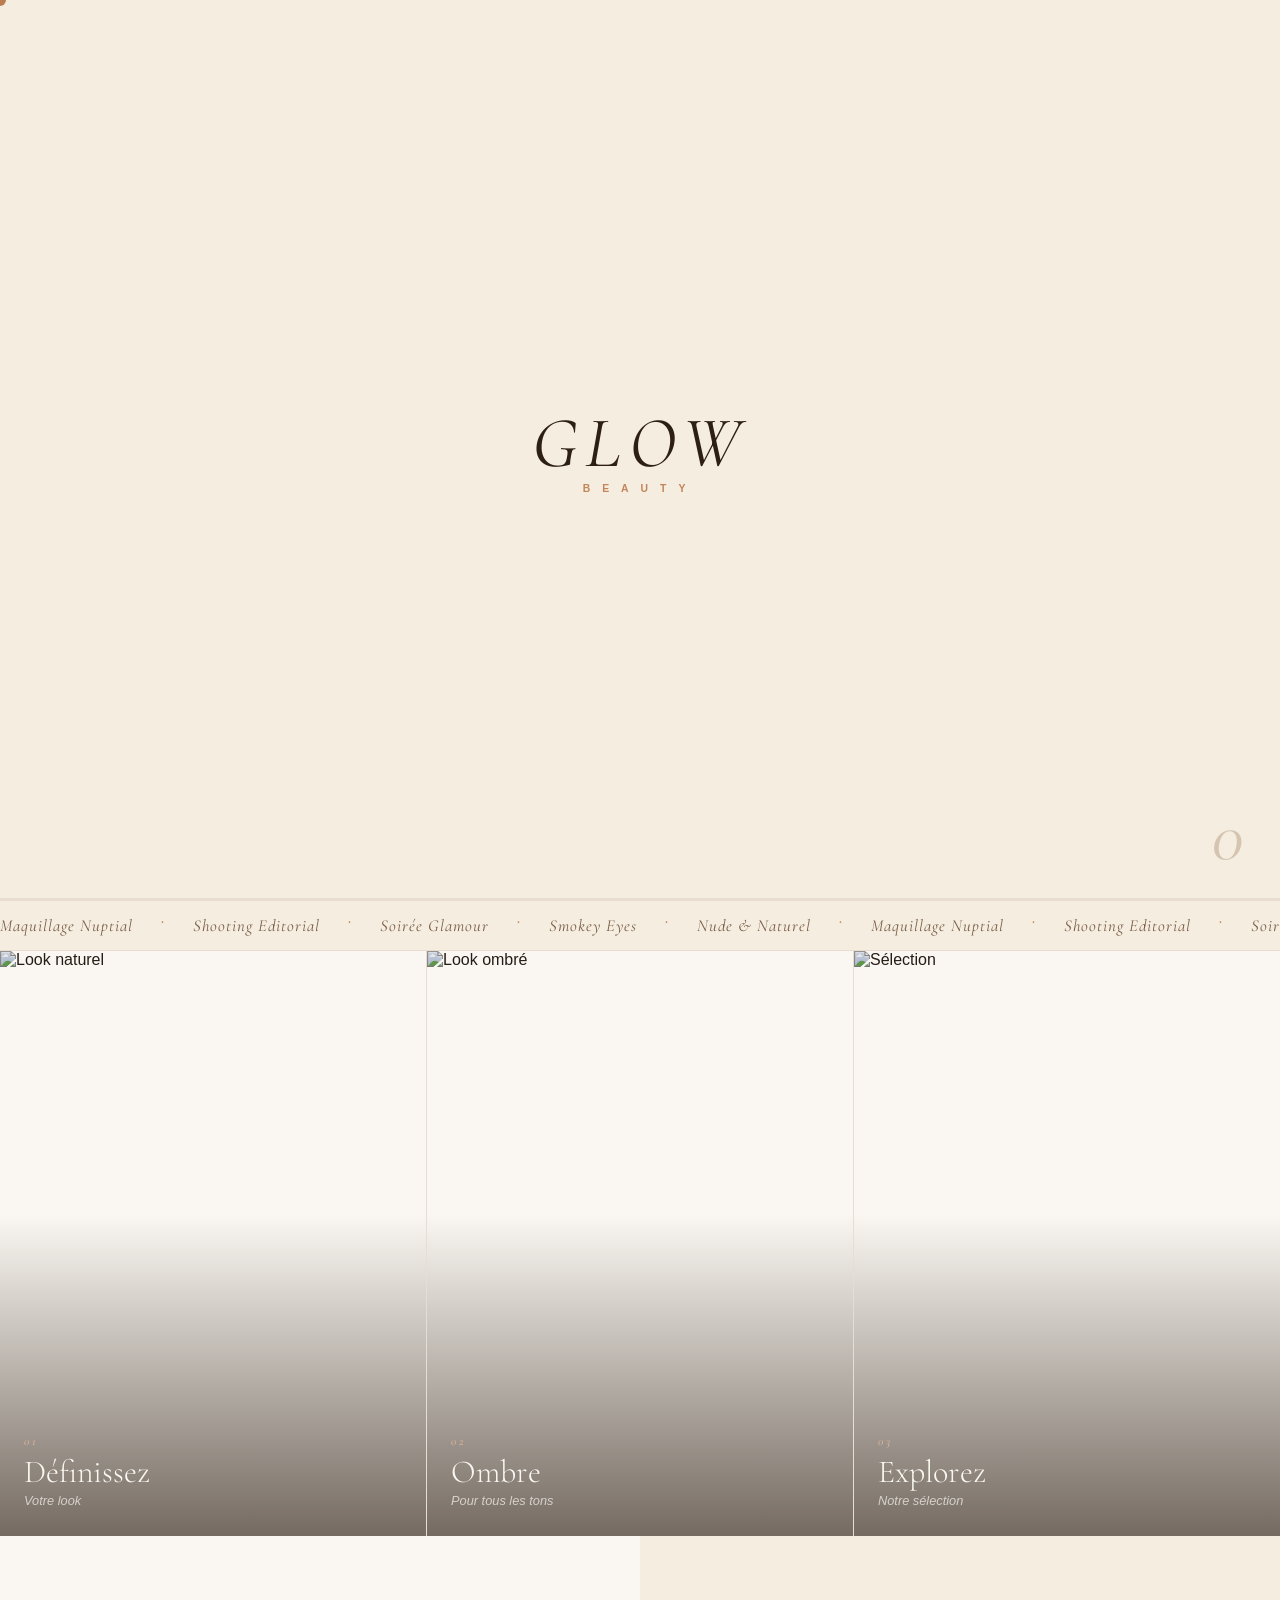
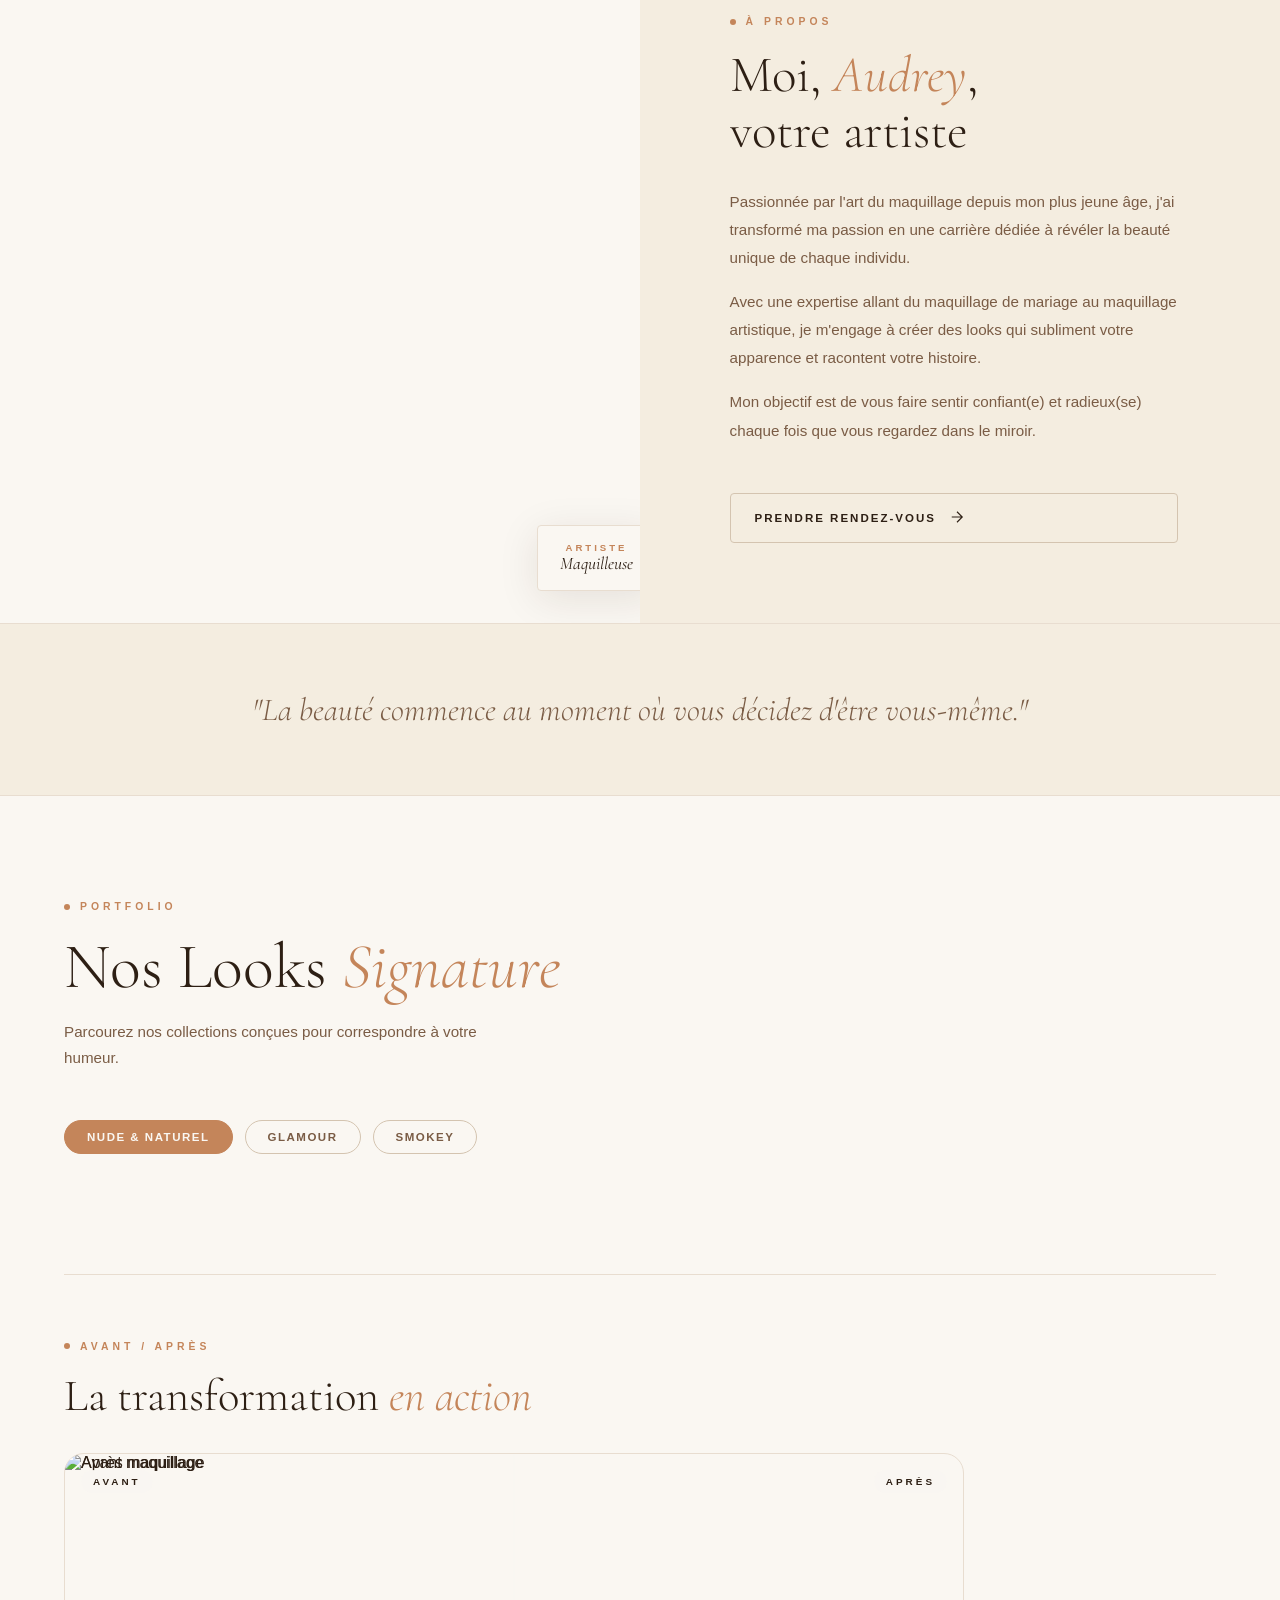
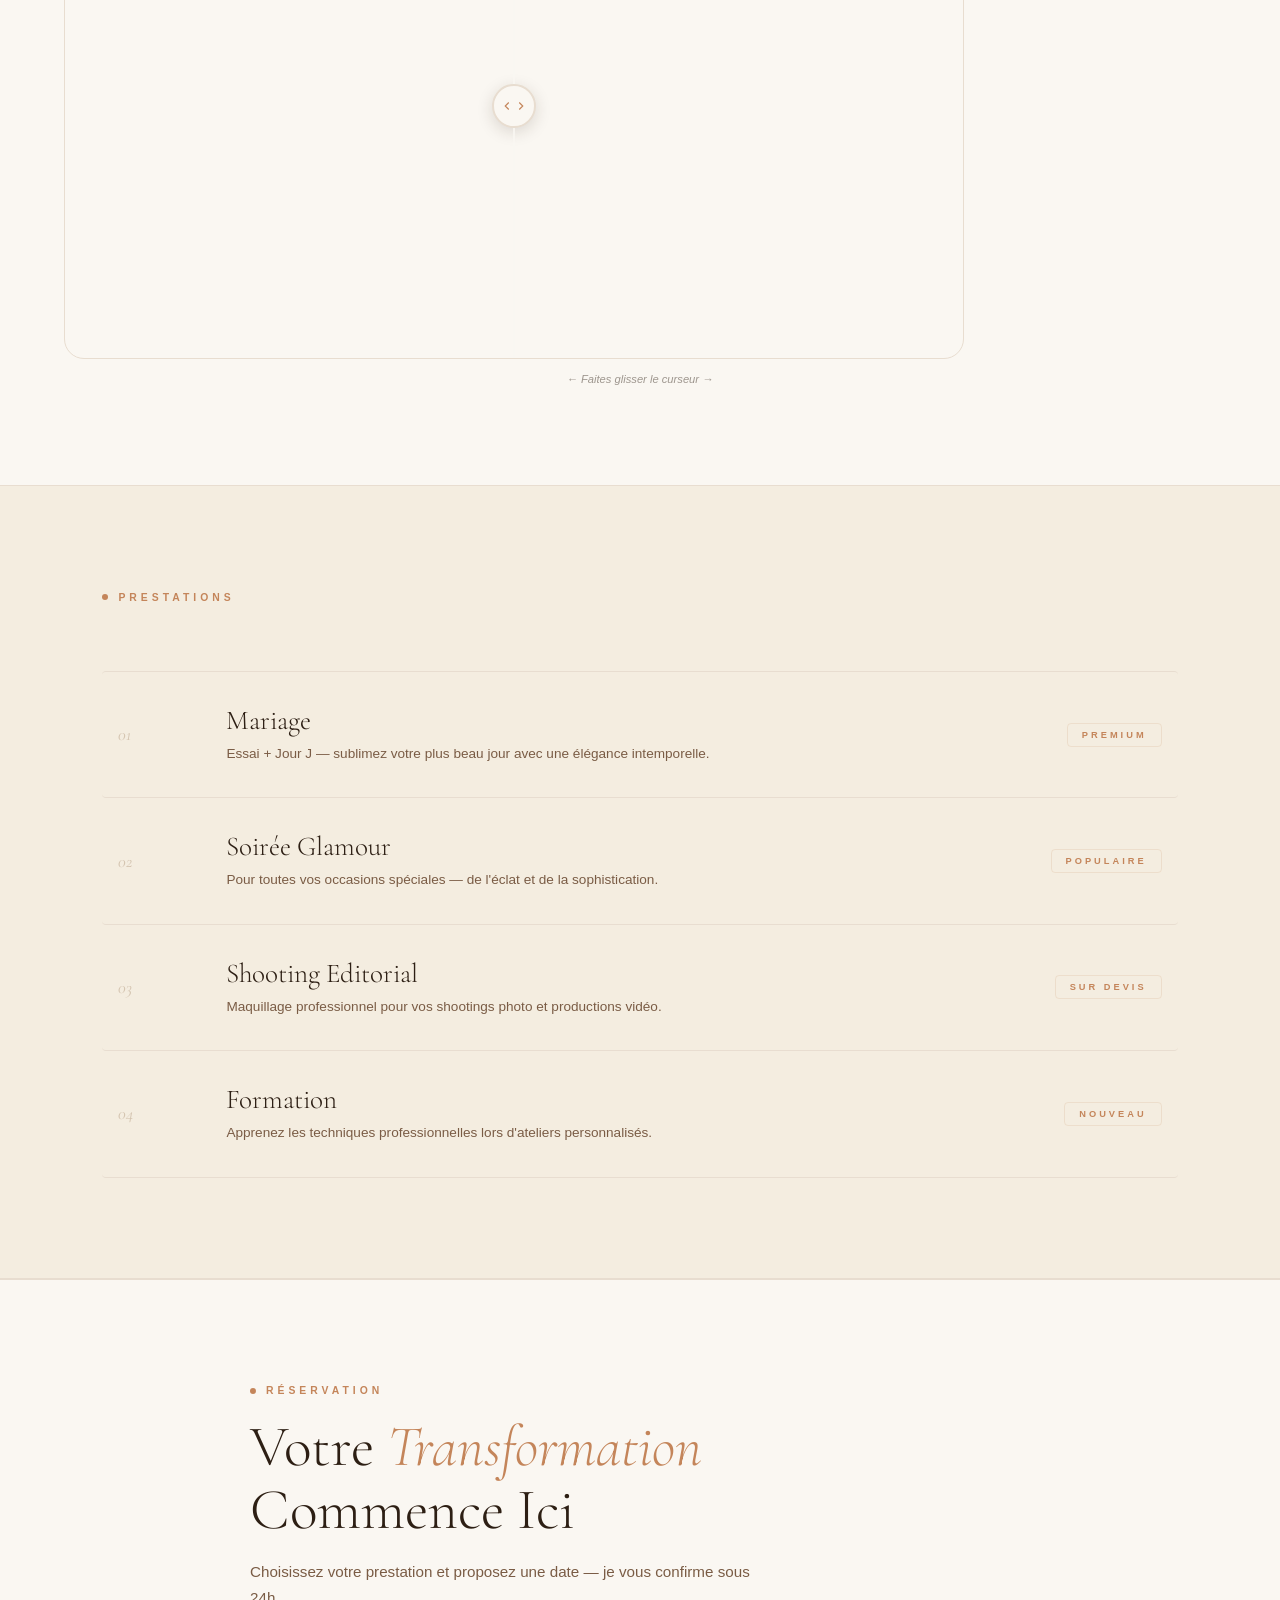
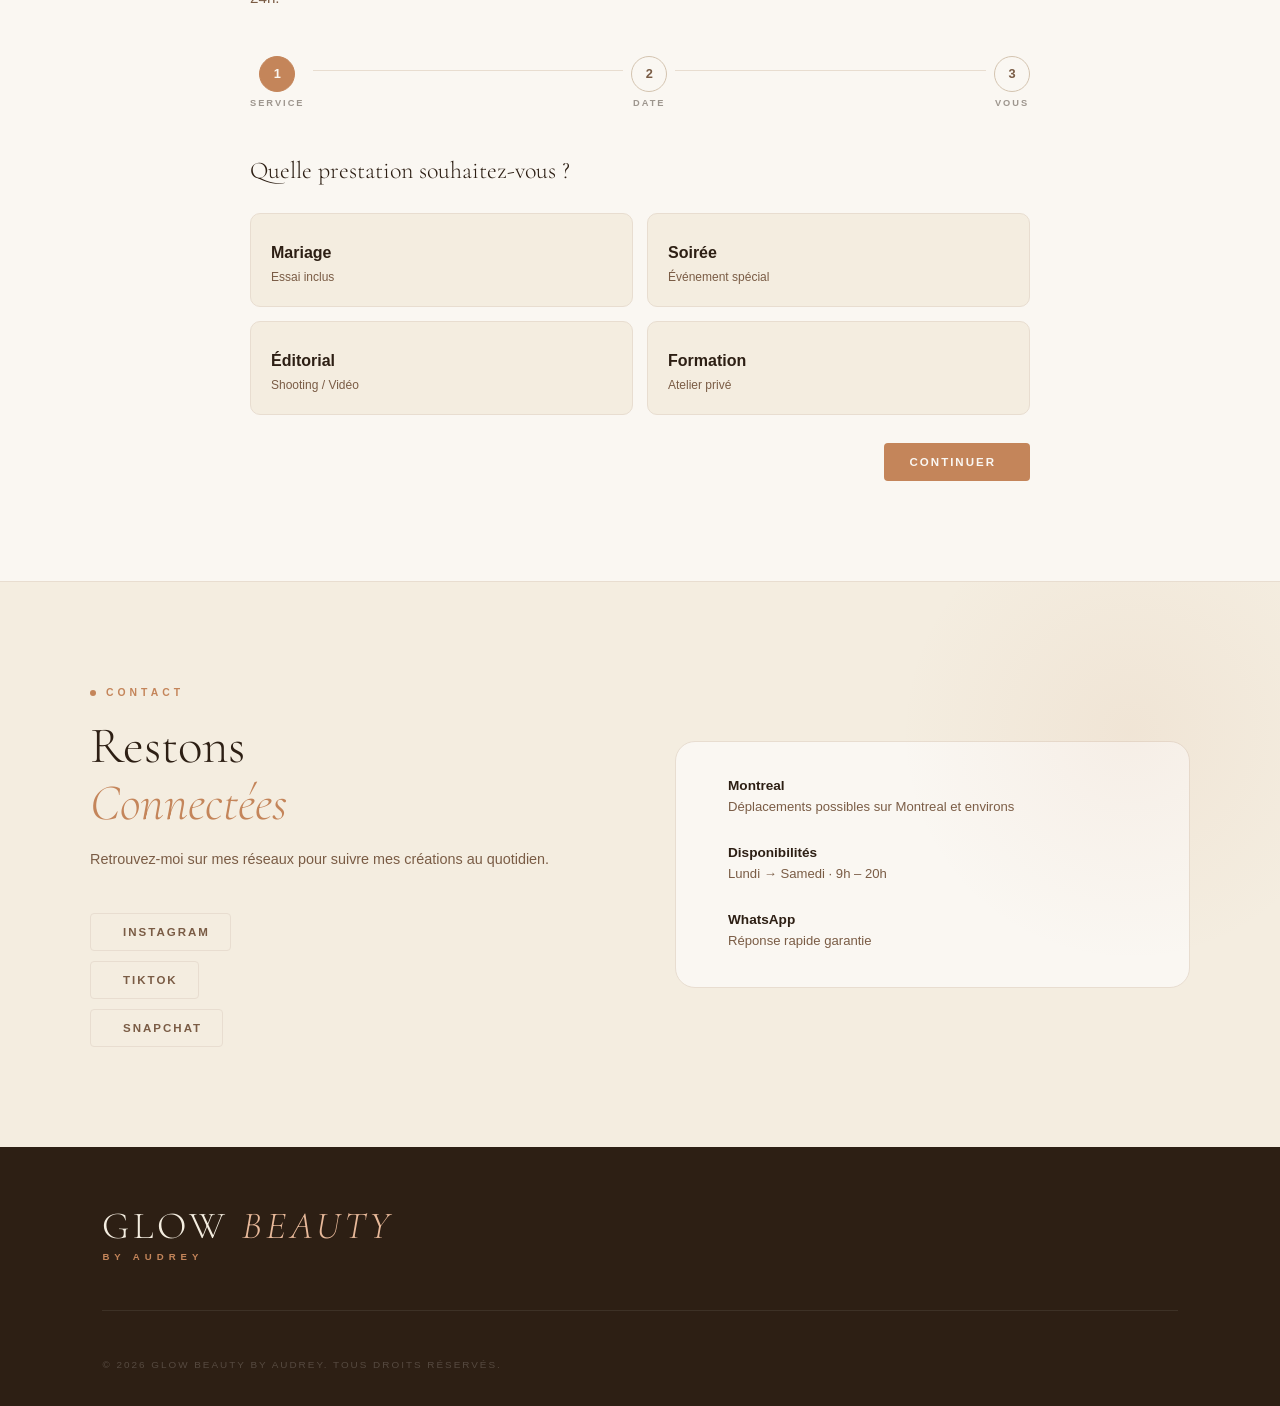
==== commit 8e21e001: "modification" ====
--- a/index.html
+++ b/index.html
@@ -324,11 +324,11 @@
           <div class="form-grid">
             <div class="form-field">
               <label>Prénom &amp; Nom</label>
-              <input type="text" name="name" placeholder="Fatima El Fassi" required />
+              <input type="text" name="name" placeholder="Fatima " required />
             </div>
             <div class="form-field">
               <label>Téléphone (WhatsApp de préférence)</label>
-              <input type="tel" name="phone" placeholder="+212 6XX XXX XXX" required />
+              <input type="tel" name="phone" placeholder="+226 6X XX XX XX" required />
             </div>
             <div class="form-field full">
               <label>Email</label>
@@ -423,6 +423,6 @@
     </a>
   </div>
 
-  <script src="script.js"></script>
+  <script type="module" src="script.js"></script>
 </body>
 </html>
